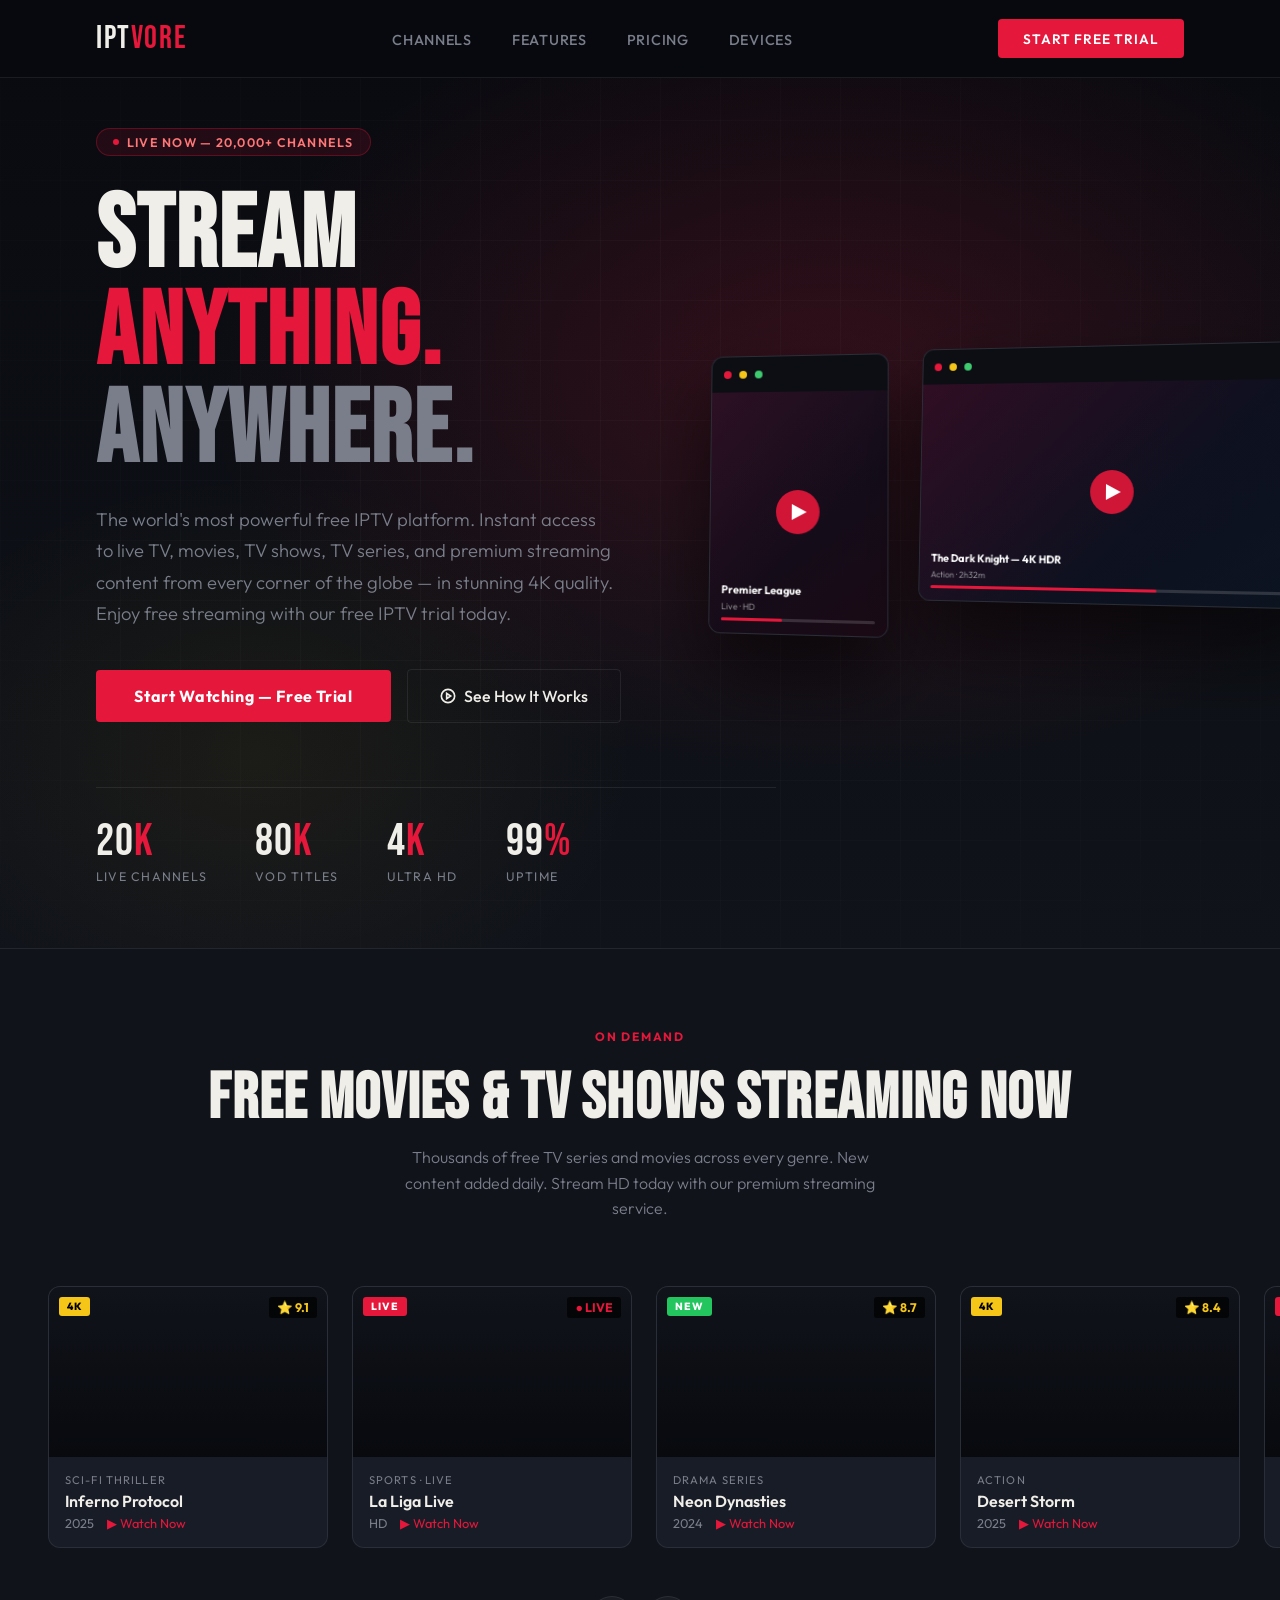
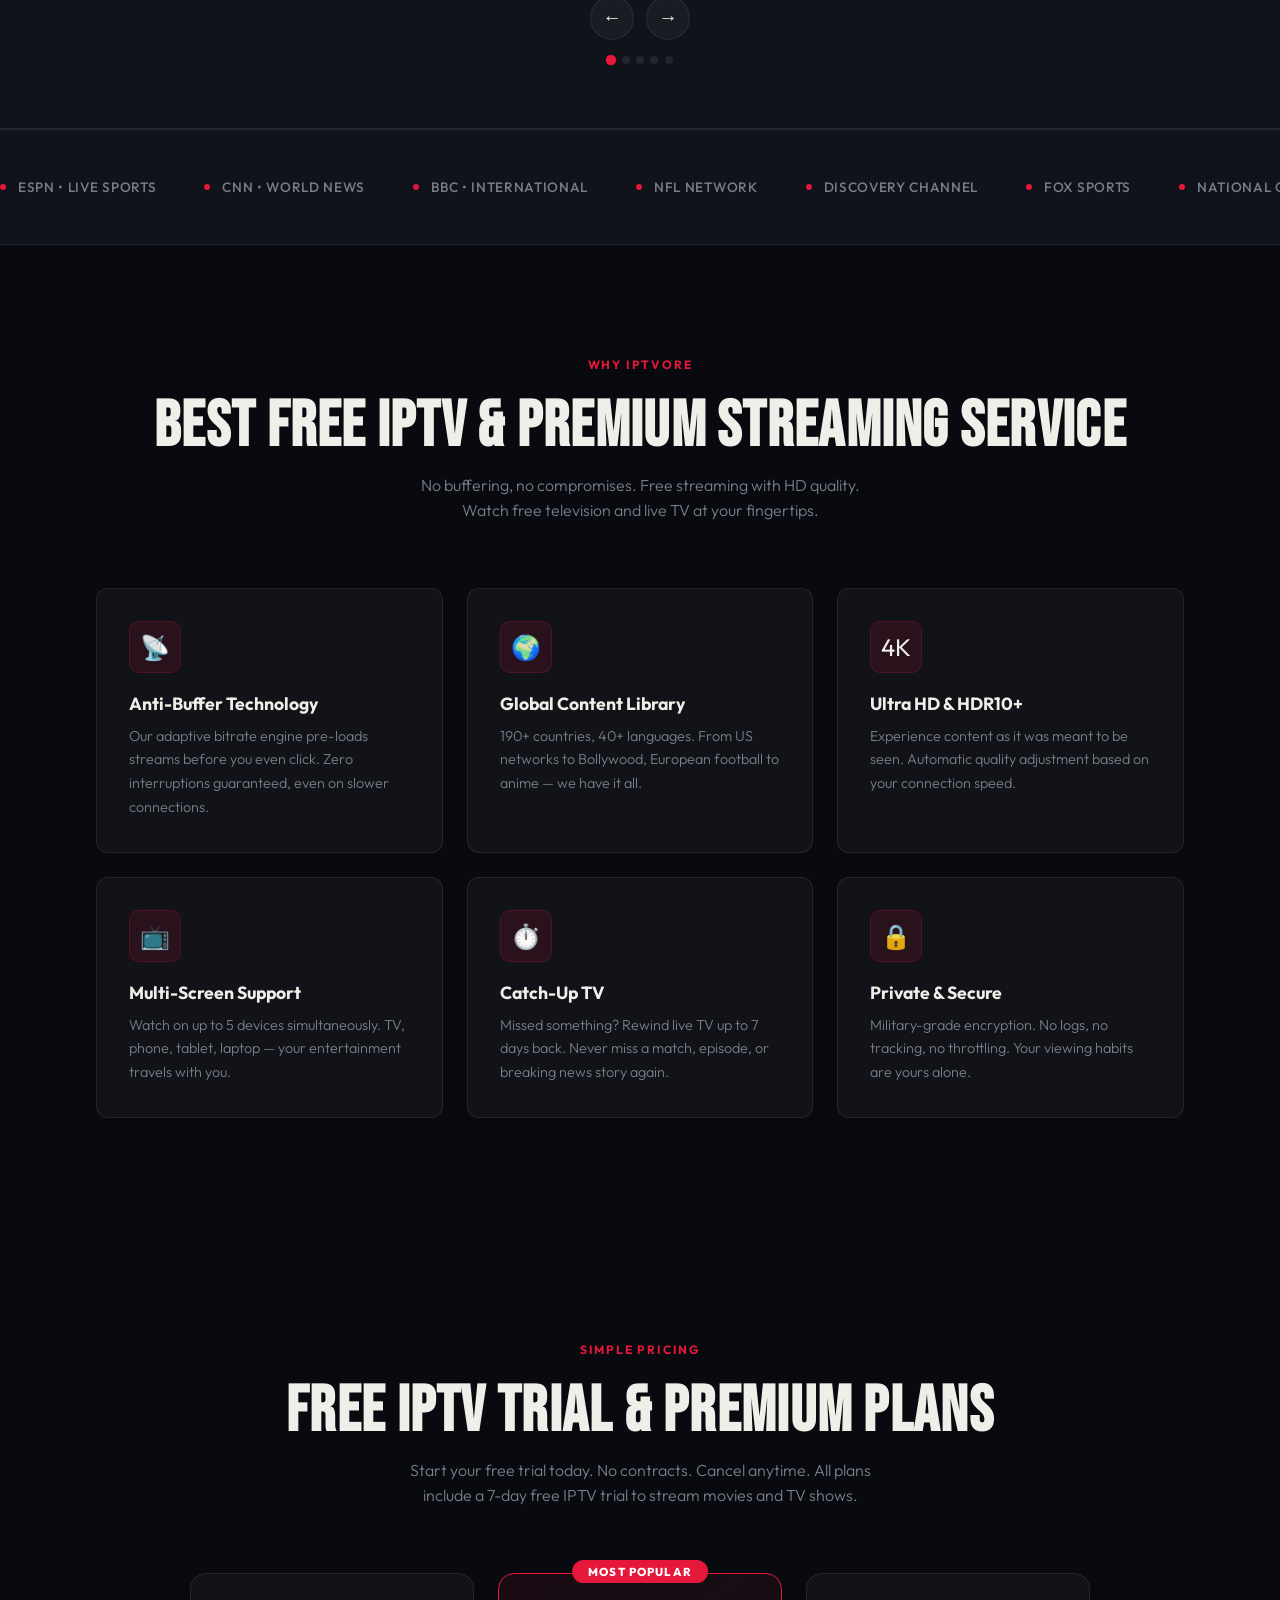
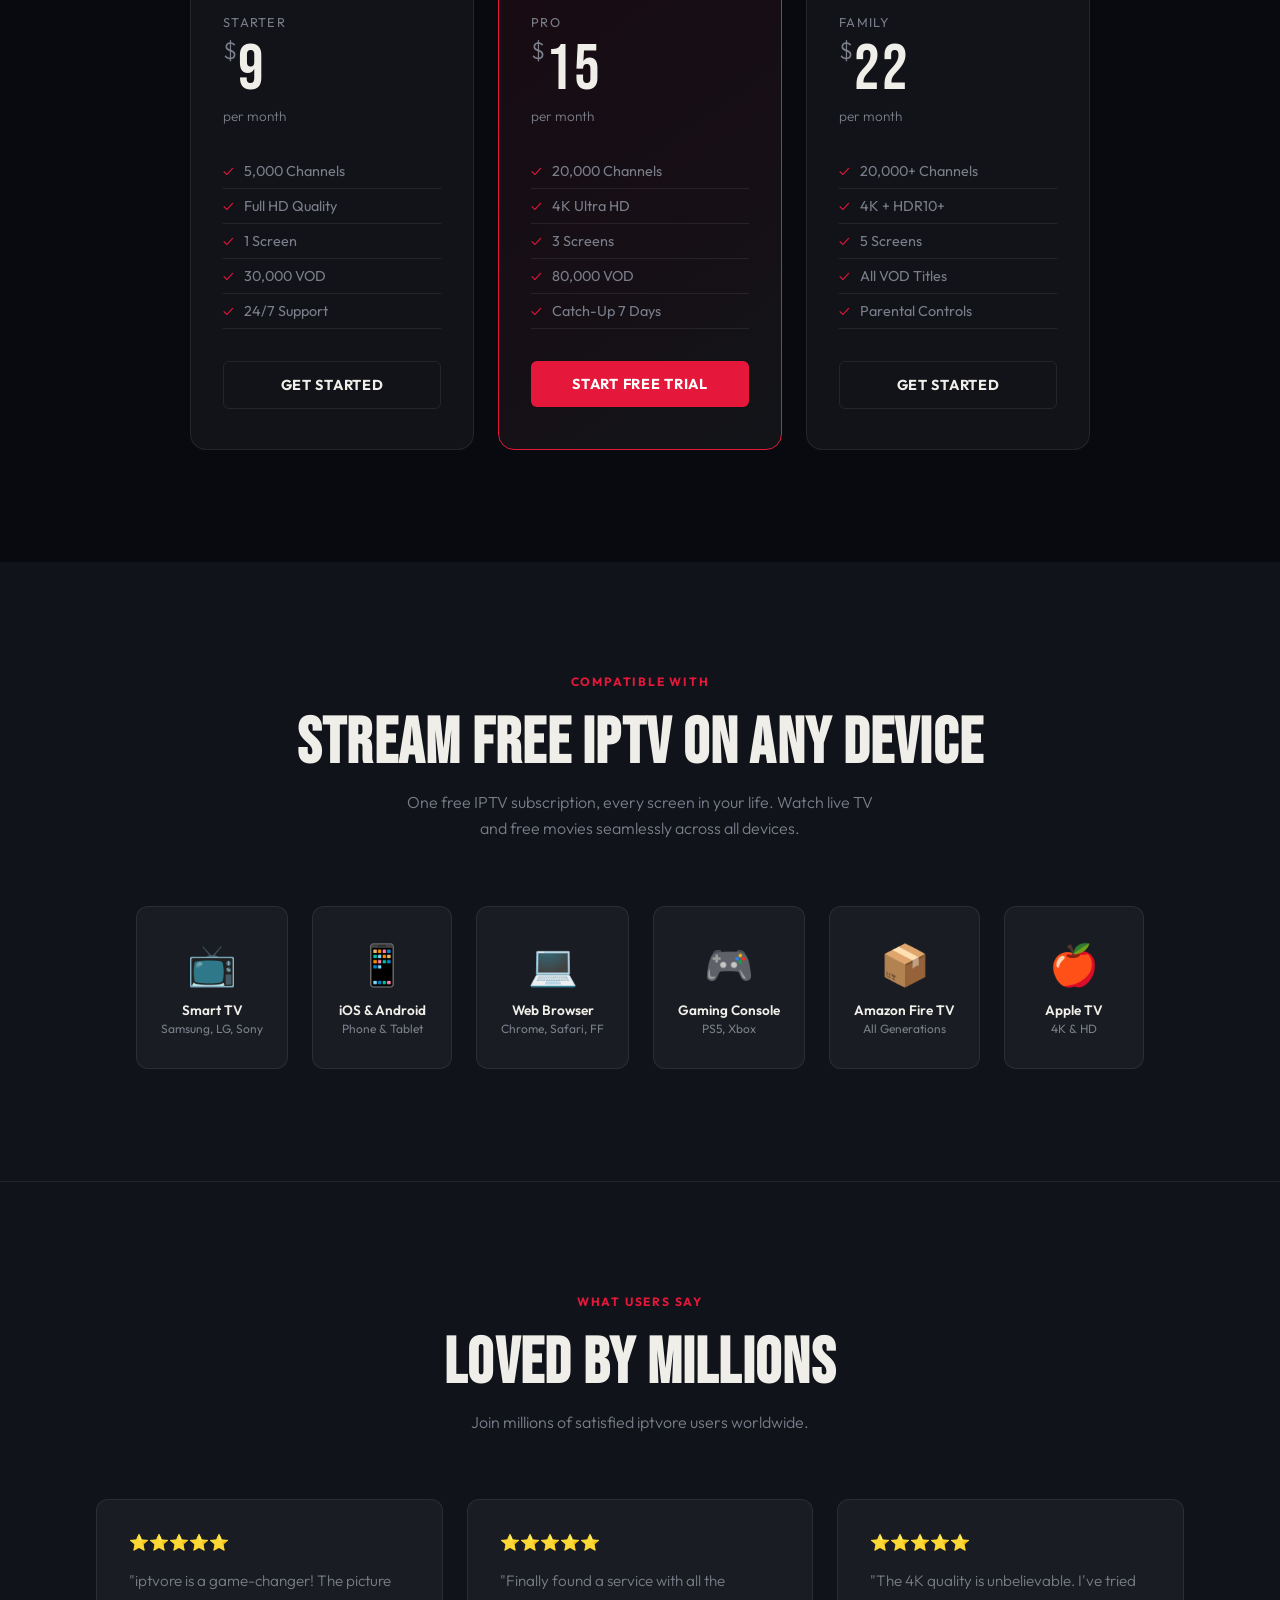
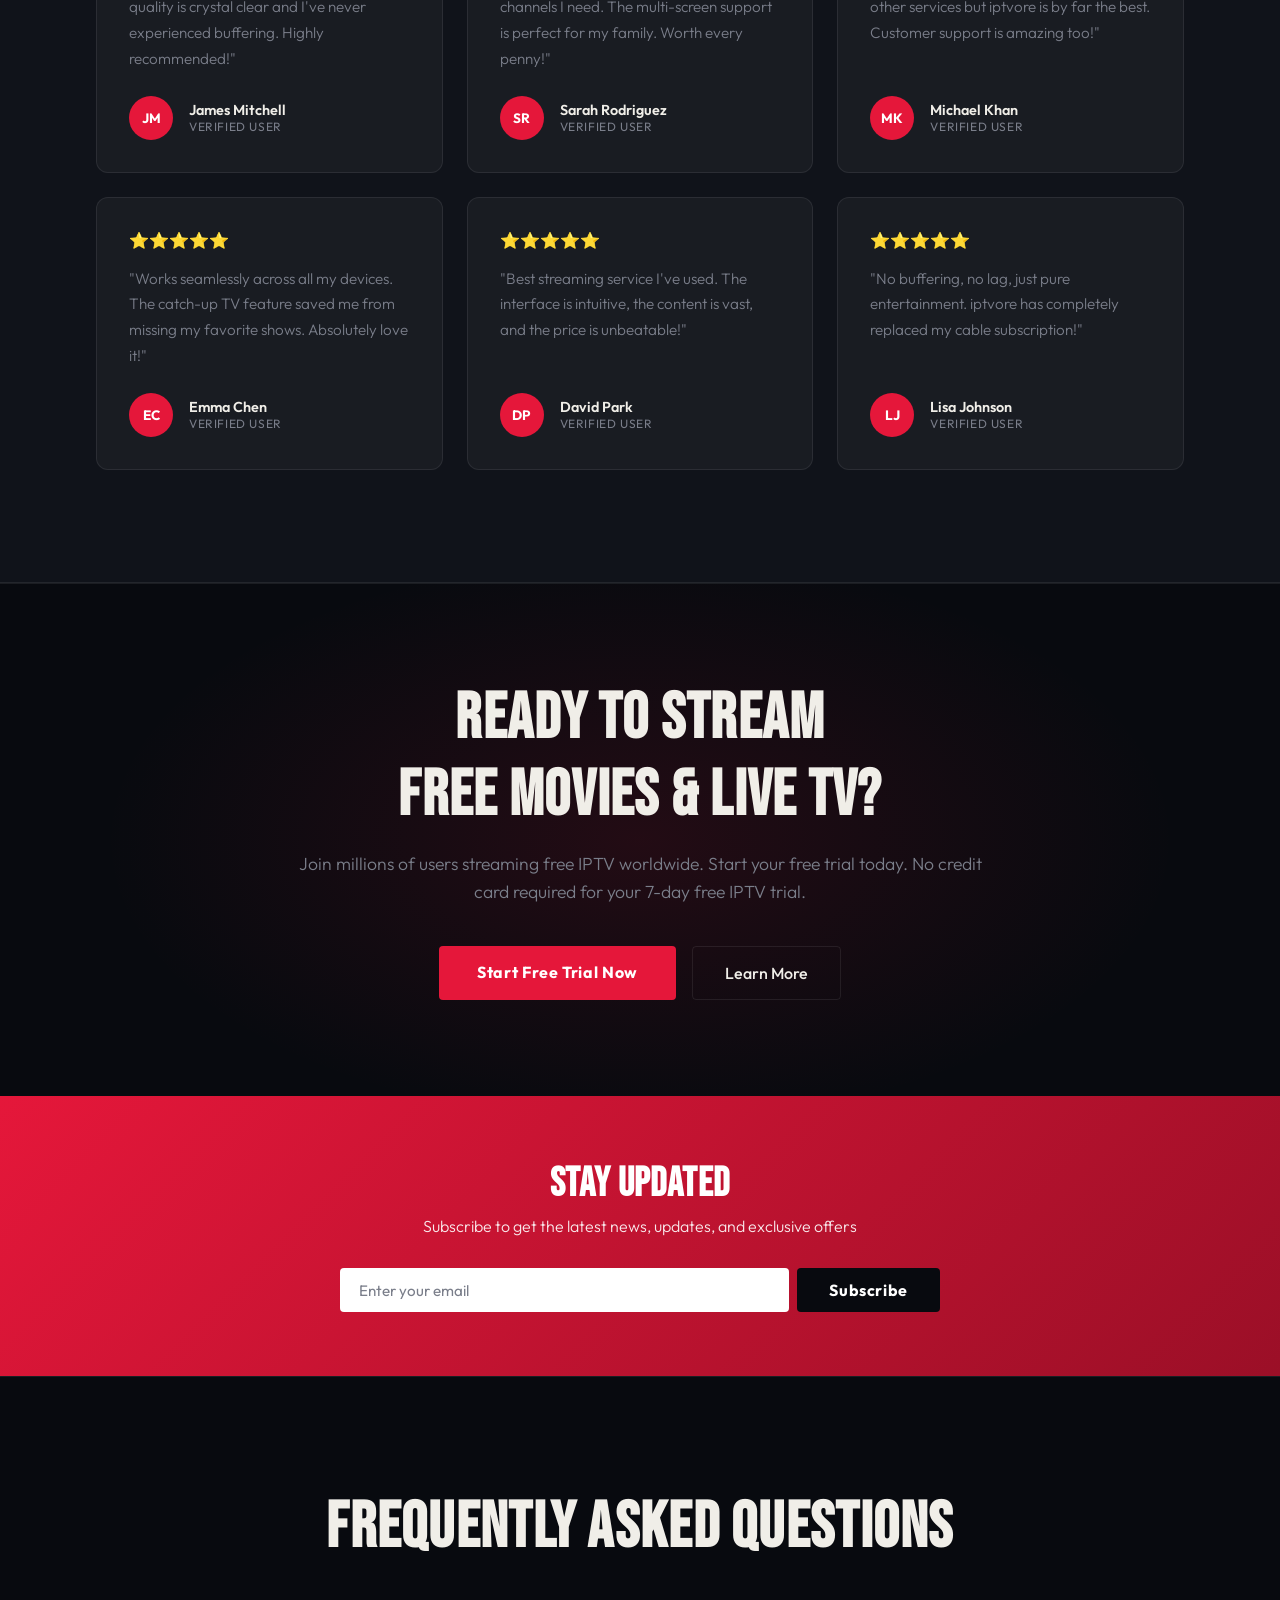
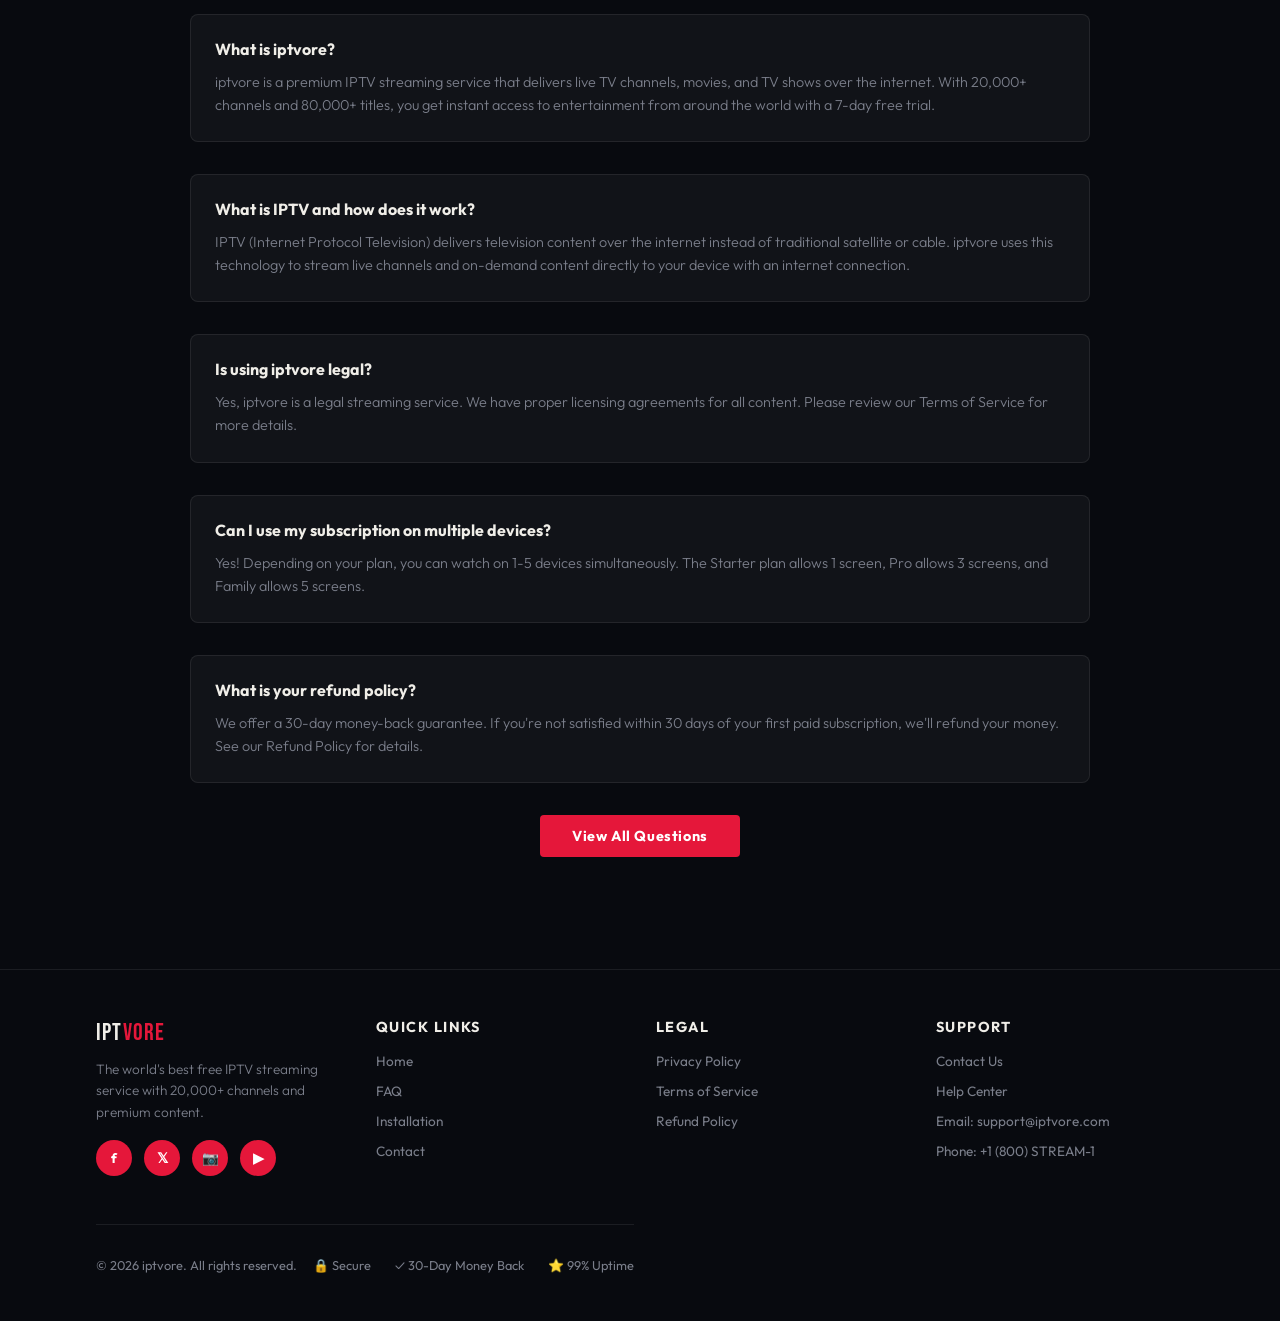
==== index.html @ 03fc89e6 "Add files via upload" ====
<!DOCTYPE html>
<html lang="en">
<head>
<meta charset="UTF-8">
<meta name="viewport" content="width=device-width, initial-scale=1.0">
<meta name="description" content="iptvore - Free IPTV streaming service. Watch free movies, TV shows, live TV, and premium streaming content. Free IPTV trial available. Stream HD movies and TV series online.">
<meta name="keywords" content="free iptv, iptv free, iptv free trial, free movies, hd today, tv shows, tv series, live tv, premium streaming service, free tv, free television, streaming now, free trial, streaming tv, live tv stream, free streaming, iptv service, streaming service free, movies channels, all streaming">
<meta property="og:title" content="iptvore - Free IPTV Streaming Service">
<meta property="og:description" content="Watch free movies, TV shows, and live TV with iptvore. 7-day free trial, no credit card required.">
<meta property="og:type" content="website">
<meta property="og:image" content="https://iptvore.com/og-image.jpg">
<meta name="twitter:card" content="summary_large_image">
<meta name="twitter:title" content="iptvore - Free IPTV Streaming">
<meta name="twitter:description" content="Stream free movies, TV shows, and live TV with iptvore">
<link rel="canonical" href="https://iptvore.com/index.html">
<title>iptvore — Free IPTV Streaming Service</title>
<link rel="preconnect" href="https://fonts.googleapis.com">
<link href="https://fonts.googleapis.com/css2?family=Bebas+Neue&family=Outfit:wght@300;400;500;600;700&display=swap" rel="stylesheet">
<link rel="stylesheet" href="style.css">
</head>
<body>

<!-- NAV -->
<nav>
  <div class="logo">ipt<span>vore</span></div>
  <ul class="nav-links">
    <li><a href="#channels">Channels</a></li>
    <li><a href="#features">Features</a></li>
    <li><a href="#pricing">Pricing</a></li>
    <li><a href="#devices">Devices</a></li>
  </ul>
  <button class="nav-cta">Start Free Trial</button>
</nav>

<!-- HERO -->
<section class="hero">
  <div class="hero-bg"></div>
  <div class="hero-grid"></div>
  <div class="hero-content">
    <div class="hero-badge"><span class="dot"></span>Live Now — 20,000+ Channels</div>
    <h1>STREAM<br><span class="accent">ANYTHING.</span><br><span class="thin">ANYWHERE.</span></h1>
    <p>The world's most powerful free IPTV platform. Instant access to live TV, movies, TV shows, TV series, and premium streaming content from every corner of the globe — in stunning 4K quality. Enjoy free streaming with our free IPTV trial today.</p>
    <div class="hero-actions">
      <a href="#pricing" class="btn-primary">Start Watching — Free Trial</a>
      <a href="#features" class="btn-ghost">
        <svg width="16" height="16" viewBox="0 0 24 24" fill="none" stroke="currentColor" stroke-width="2.5"><circle cx="12" cy="12" r="10"/><polygon points="10 8 16 12 10 16 10 8"/></svg>
        See How It Works
      </a>
    </div>
    <div class="hero-stats">
      <div class="stat-item">
        <div class="stat-num">20<span>K</span></div>
        <div class="stat-label">Live Channels</div>
      </div>
      <div class="stat-item">
        <div class="stat-num">80<span>K</span></div>
        <div class="stat-label">VOD Titles</div>
      </div>
      <div class="stat-item">
        <div class="stat-num">4<span>K</span></div>
        <div class="stat-label">Ultra HD</div>
      </div>
      <div class="stat-item">
        <div class="stat-num">99<span>%</span></div>
        <div class="stat-label">Uptime</div>
      </div>
    </div>
  </div>

  <!-- Fake TV Screens -->
  <div class="hero-screens">
    <div class="screen screen-sm">
      <div class="screen-inner">
        <div class="screen-bar">
          <div class="screen-dot d1"></div>
          <div class="screen-dot d2"></div>
          <div class="screen-dot d3"></div>
        </div>
        <div class="screen-thumb" style="background: linear-gradient(145deg,#0c0f1f,#1a0a15);">
          <div class="card-play" style="opacity:1;"><div class="arr"></div></div>
          <div class="fake-content">
            <div class="fake-title">Premier League</div>
            <div class="fake-sub">Live · HD</div>
            <div class="fake-bar"><div class="fake-bar-fill"></div></div>
          </div>
        </div>
      </div>
    </div>
    <div class="screen screen-main">
      <div class="screen-inner">
        <div class="screen-bar">
          <div class="screen-dot d1"></div>
          <div class="screen-dot d2"></div>
          <div class="screen-dot d3"></div>
        </div>
        <div class="screen-thumb" style="background: linear-gradient(145deg,#100c1f,#0c1420);">
          <div class="card-play" style="opacity:1;"><div class="arr"></div></div>
          <div class="fake-content">
            <div class="fake-title">The Dark Knight — 4K HDR</div>
            <div class="fake-sub">Action · 2h32m</div>
            <div class="fake-bar"><div class="fake-bar-fill" style="width:62%"></div></div>
          </div>
        </div>
      </div>
    </div>
  </div>
</section>

<!-- CAROUSEL -->
<section class="carousel-section" id="channels">
  <div class="section-label">On Demand</div>
  <h2 class="section-title">Free Movies & TV Shows Streaming Now</h2>
  <p class="section-sub">Thousands of free TV series and movies across every genre. New content added daily. Stream HD today with our premium streaming service.</p>

  <div class="carousel-track-wrap">
    <div class="carousel-track" id="carouselTrack">
      <!-- Cards generated by JS -->
    </div>
  </div>

  <div class="carousel-controls">
    <button class="ctrl-btn" id="prevBtn" aria-label="Previous">&#8592;</button>
    <button class="ctrl-btn" id="nextBtn" aria-label="Next">&#8594;</button>
  </div>
  <div class="carousel-dots" id="carouselDots"></div>
</section>

<!-- TICKER -->
<section class="ticker-section" id="liveChannels">
  <div class="ticker-wrap" id="ticker"></div>
</section>

<!-- FEATURES -->
<section class="features fade-in" id="features">
  <div class="section-label">Why iptvore</div>
  <h2 class="section-title">Best Free IPTV & Premium Streaming Service</h2>
  <p class="section-sub">No buffering, no compromises. Free streaming with HD quality. Watch free television and live TV at your fingertips.</p>
  <div class="features-grid">
    <div class="feat-card fade-in">
      <div class="feat-icon">📡</div>
      <div class="feat-title">Anti-Buffer Technology</div>
      <div class="feat-desc">Our adaptive bitrate engine pre-loads streams before you even click. Zero interruptions guaranteed, even on slower connections.</div>
    </div>
    <div class="feat-card fade-in">
      <div class="feat-icon">🌍</div>
      <div class="feat-title">Global Content Library</div>
      <div class="feat-desc">190+ countries, 40+ languages. From US networks to Bollywood, European football to anime — we have it all.</div>
    </div>
    <div class="feat-card fade-in">
      <div class="feat-icon">4K</div>
      <div class="feat-title">Ultra HD & HDR10+</div>
      <div class="feat-desc">Experience content as it was meant to be seen. Automatic quality adjustment based on your connection speed.</div>
    </div>
    <div class="feat-card fade-in">
      <div class="feat-icon">📺</div>
      <div class="feat-title">Multi-Screen Support</div>
      <div class="feat-desc">Watch on up to 5 devices simultaneously. TV, phone, tablet, laptop — your entertainment travels with you.</div>
    </div>
    <div class="feat-card fade-in">
      <div class="feat-icon">⏱️</div>
      <div class="feat-title">Catch-Up TV</div>
      <div class="feat-desc">Missed something? Rewind live TV up to 7 days back. Never miss a match, episode, or breaking news story again.</div>
    </div>
    <div class="feat-card fade-in">
      <div class="feat-icon">🔒</div>
      <div class="feat-title">Private & Secure</div>
      <div class="feat-desc">Military-grade encryption. No logs, no tracking, no throttling. Your viewing habits are yours alone.</div>
    </div>
  </div>
</section>

<!-- PRICING -->
<section class="pricing fade-in" id="pricing">
  <div class="section-label">Simple Pricing</div>
  <h2 class="section-title">Free IPTV Trial & Premium Plans</h2>
  <p class="section-sub">Start your free trial today. No contracts. Cancel anytime. All plans include a 7-day free IPTV trial to stream movies and TV shows.</p>
  <div class="pricing-grid">
    <div class="plan-card fade-in">
      <div class="plan-name">Starter</div>
      <div class="plan-price"><sup>$</sup>9</div>
      <div class="plan-period">per month</div>
      <ul class="plan-features">
        <li><span class="check">✓</span> 5,000 Channels</li>
        <li><span class="check">✓</span> Full HD Quality</li>
        <li><span class="check">✓</span> 1 Screen</li>
        <li><span class="check">✓</span> 30,000 VOD</li>
        <li><span class="check">✓</span> 24/7 Support</li>
      </ul>
      <button class="plan-btn outline">Get Started</button>
    </div>
    <div class="plan-card featured fade-in">
      <div class="plan-tag">Most Popular</div>
      <div class="plan-name">Pro</div>
      <div class="plan-price"><sup>$</sup>15</div>
      <div class="plan-period">per month</div>
      <ul class="plan-features">
        <li><span class="check">✓</span> 20,000 Channels</li>
        <li><span class="check">✓</span> 4K Ultra HD</li>
        <li><span class="check">✓</span> 3 Screens</li>
        <li><span class="check">✓</span> 80,000 VOD</li>
        <li><span class="check">✓</span> Catch-Up 7 Days</li>
      </ul>
      <button class="plan-btn solid">Start Free Trial</button>
    </div>
    <div class="plan-card fade-in">
      <div class="plan-name">Family</div>
      <div class="plan-price"><sup>$</sup>22</div>
      <div class="plan-period">per month</div>
      <ul class="plan-features">
        <li><span class="check">✓</span> 20,000+ Channels</li>
        <li><span class="check">✓</span> 4K + HDR10+</li>
        <li><span class="check">✓</span> 5 Screens</li>
        <li><span class="check">✓</span> All VOD Titles</li>
        <li><span class="check">✓</span> Parental Controls</li>
      </ul>
      <button class="plan-btn outline">Get Started</button>
    </div>
  </div>
</section>

<!-- DEVICES -->
<section class="devices fade-in" id="devices">
  <div class="section-label">Compatible With</div>
  <h2 class="section-title">Stream Free IPTV on Any Device</h2>
  <p class="section-sub">One free IPTV subscription, every screen in your life. Watch live TV and free movies seamlessly across all devices.</p>
  <div class="devices-row">
    <div class="device-item"><span class="device-icon">📺</span><div class="device-name">Smart TV</div><div class="device-sub">Samsung, LG, Sony</div></div>
    <div class="device-item"><span class="device-icon">📱</span><div class="device-name">iOS & Android</div><div class="device-sub">Phone & Tablet</div></div>
    <div class="device-item"><span class="device-icon">💻</span><div class="device-name">Web Browser</div><div class="device-sub">Chrome, Safari, FF</div></div>
    <div class="device-item"><span class="device-icon">🎮</span><div class="device-name">Gaming Console</div><div class="device-sub">PS5, Xbox</div></div>
    <div class="device-item"><span class="device-icon">📦</span><div class="device-name">Amazon Fire TV</div><div class="device-sub">All Generations</div></div>
    <div class="device-item"><span class="device-icon">🍎</span><div class="device-name">Apple TV</div><div class="device-sub">4K & HD</div></div>
  </div>
</section>

<!-- TESTIMONIALS -->
<section class="testimonials fade-in" id="testimonials">
  <div class="section-label">What Users Say</div>
  <h2 class="section-title">Loved by Millions</h2>
  <p class="section-sub">Join millions of satisfied iptvore users worldwide.</p>
  <div class="testimonials-grid">
    <div class="testimonial-card fade-in">
      <div class="testimonial-stars">⭐⭐⭐⭐⭐</div>
      <p class="testimonial-text">"iptvore is a game-changer! The picture quality is crystal clear and I've never experienced buffering. Highly recommended!"</p>
      <div class="testimonial-author">
        <div class="author-avatar">JM</div>
        <div class="author-info">
          <div class="author-name">James Mitchell</div>
          <div class="author-role">Verified User</div>
        </div>
      </div>
    </div>
    <div class="testimonial-card fade-in">
      <div class="testimonial-stars">⭐⭐⭐⭐⭐</div>
      <p class="testimonial-text">"Finally found a service with all the channels I need. The multi-screen support is perfect for my family. Worth every penny!"</p>
      <div class="testimonial-author">
        <div class="author-avatar">SR</div>
        <div class="author-info">
          <div class="author-name">Sarah Rodriguez</div>
          <div class="author-role">Verified User</div>
        </div>
      </div>
    </div>
    <div class="testimonial-card fade-in">
      <div class="testimonial-stars">⭐⭐⭐⭐⭐</div>
      <p class="testimonial-text">"The 4K quality is unbelievable. I've tried other services but iptvore is by far the best. Customer support is amazing too!"</p>
      <div class="testimonial-author">
        <div class="author-avatar">MK</div>
        <div class="author-info">
          <div class="author-name">Michael Khan</div>
          <div class="author-role">Verified User</div>
        </div>
      </div>
    </div>
    <div class="testimonial-card fade-in">
      <div class="testimonial-stars">⭐⭐⭐⭐⭐</div>
      <p class="testimonial-text">"Works seamlessly across all my devices. The catch-up TV feature saved me from missing my favorite shows. Absolutely love it!"</p>
      <div class="testimonial-author">
        <div class="author-avatar">EC</div>
        <div class="author-info">
          <div class="author-name">Emma Chen</div>
          <div class="author-role">Verified User</div>
        </div>
      </div>
    </div>
    <div class="testimonial-card fade-in">
      <div class="testimonial-stars">⭐⭐⭐⭐⭐</div>
      <p class="testimonial-text">"Best streaming service I've used. The interface is intuitive, the content is vast, and the price is unbeatable!"</p>
      <div class="testimonial-author">
        <div class="author-avatar">DP</div>
        <div class="author-info">
          <div class="author-name">David Park</div>
          <div class="author-role">Verified User</div>
        </div>
      </div>
    </div>
    <div class="testimonial-card fade-in">
      <div class="testimonial-stars">⭐⭐⭐⭐⭐</div>
      <p class="testimonial-text">"No buffering, no lag, just pure entertainment. iptvore has completely replaced my cable subscription!"</p>
      <div class="testimonial-author">
        <div class="author-avatar">LJ</div>
        <div class="author-info">
          <div class="author-name">Lisa Johnson</div>
          <div class="author-role">Verified User</div>
        </div>
      </div>
    </div>
  </div>
</section>

<!-- CTA BANNER -->
<section class="cta-banner fade-in">
  <div class="cta-inner">
    <h2>READY TO STREAM<br>FREE MOVIES & LIVE TV?</h2>
    <p>Join millions of users streaming free IPTV worldwide. Start your free trial today. No credit card required for your 7-day free IPTV trial.</p>
    <div class="cta-actions">
      <a href="#pricing" class="btn-primary">Start Free Trial Now</a>
      <a href="#features" class="btn-ghost">Learn More</a>
    </div>
  </div>
</section>

<!-- NEWSLETTER -->
<section class="newsletter-section fade-in">
  <div class="newsletter-container">
    <h2>Stay Updated</h2>
    <p>Subscribe to get the latest news, updates, and exclusive offers</p>
    <form class="newsletter-form" id="newsletterForm">
      <input type="email" placeholder="Enter your email" required>
      <button type="submit" class="btn-primary">Subscribe</button>
    </form>
  </div>
</section>

<!-- FAQ SECTION -->
<section class="faq-section fade-in" id="faq">
  <div class="faq-container">
    <h2 class="section-title">Frequently Asked Questions</h2>

    <div class="faq-simple">
      <div class="faq-item-simple">
        <h3>What is iptvore?</h3>
        <p>iptvore is a premium IPTV streaming service that delivers live TV channels, movies, and TV shows over the internet. With 20,000+ channels and 80,000+ titles, you get instant access to entertainment from around the world with a 7-day free trial.</p>
      </div>

      <div class="faq-item-simple">
        <h3>What is IPTV and how does it work?</h3>
        <p>IPTV (Internet Protocol Television) delivers television content over the internet instead of traditional satellite or cable. iptvore uses this technology to stream live channels and on-demand content directly to your device with an internet connection.</p>
      </div>

      <div class="faq-item-simple">
        <h3>Is using iptvore legal?</h3>
        <p>Yes, iptvore is a legal streaming service. We have proper licensing agreements for all content. Please review our Terms of Service for more details.</p>
      </div>

      <div class="faq-item-simple">
        <h3>Can I use my subscription on multiple devices?</h3>
        <p>Yes! Depending on your plan, you can watch on 1-5 devices simultaneously. The Starter plan allows 1 screen, Pro allows 3 screens, and Family allows 5 screens.</p>
      </div>

      <div class="faq-item-simple">
        <h3>What is your refund policy?</h3>
        <p>We offer a 30-day money-back guarantee. If you're not satisfied within 30 days of your first paid subscription, we'll refund your money. See our Refund Policy for details.</p>
      </div>
    </div>

    <div class="faq-view-all">
      <a href="faq.html" class="btn-primary">View All Questions</a>
    </div>
  </div>
</section>

<!-- FOOTER -->
<footer>
  <div class="footer-content">
    <div class="footer-section">
      <div class="footer-logo">ipt<span>vore</span></div>
      <p class="footer-desc">The world's best free IPTV streaming service with 20,000+ channels and premium content.</p>
      <div class="social-links-footer">
        <a href="#" title="Facebook" aria-label="Facebook">f</a>
        <a href="#" title="Twitter" aria-label="Twitter">𝕏</a>
        <a href="#" title="Instagram" aria-label="Instagram">📷</a>
        <a href="#" title="YouTube" aria-label="YouTube">▶</a>
      </div>
    </div>
    <div class="footer-section">
      <h4>Quick Links</h4>
      <ul>
        <li><a href="index.html">Home</a></li>
        <li><a href="faq.html">FAQ</a></li>
        <li><a href="installation.html">Installation</a></li>
        <li><a href="contact.html">Contact</a></li>
      </ul>
    </div>
    <div class="footer-section">
      <h4>Legal</h4>
      <ul>
        <li><a href="privacy-policy.html">Privacy Policy</a></li>
        <li><a href="terms-of-service.html">Terms of Service</a></li>
        <li><a href="refund-policy.html">Refund Policy</a></li>
      </ul>
    </div>
    <div class="footer-section">
      <h4>Support</h4>
      <ul>
        <li><a href="contact.html">Contact Us</a></li>
        <li><a href="faq.html">Help Center</a></li>
        <li>Email: support@iptvore.com</li>
        <li>Phone: +1 (800) STREAM-1</li>
      </ul>
    </div>
  </div>
  <div class="footer-bottom">
    <div class="footer-copy">© 2026 iptvore. All rights reserved.</div>
    <div class="trust-badges">
      <span>🔒 Secure</span>
      <span>✓ 30-Day Money Back</span>
      <span>⭐ 99% Uptime</span>
    </div>
  </div>
</footer>

<script src="script.js"></script>
</body>
</html>
---- style.css ----
*, *::before, *::after { box-sizing: border-box; margin: 0; padding: 0; }

:root {
  --red: #E5173A;
  --red-dim: #9B0F27;
  --gold: #F5C518;
  --dark: #080A0F;
  --dark2: #10131A;
  --dark3: #181C27;
  --glass: rgba(255,255,255,0.04);
  --glass-border: rgba(255,255,255,0.08);
  --text: #F0EEE8;
  --muted: #7A7E8A;
}

html { scroll-behavior: smooth; }

body {
  font-family: 'Outfit', sans-serif;
  background: var(--dark);
  color: var(--text);
  overflow-x: hidden;
}

/* ─── NAV ─────────────────────────────── */
nav {
  position: fixed; top: 0; left: 0; right: 0; z-index: 100;
  display: flex; align-items: center; justify-content: space-between;
  padding: 1.2rem 6rem;
  background: rgba(8,10,15,0.85);
  backdrop-filter: blur(20px);
  border-bottom: 1px solid var(--glass-border);
}
.logo {
  font-family: 'Bebas Neue', sans-serif;
  font-size: 2rem;
  letter-spacing: 0.05em;
  color: var(--text);
}
.logo span { color: var(--red); }
.nav-links { display: flex; gap: 2.5rem; list-style: none; }
.nav-links a {
  text-decoration: none; color: var(--muted);
  font-size: 0.9rem; font-weight: 500; letter-spacing: 0.05em;
  text-transform: uppercase; transition: color 0.2s;
}
.nav-links a:hover { color: var(--text); }
.nav-cta {
  background: var(--red); color: #fff;
  border: none; padding: 0.65rem 1.6rem;
  border-radius: 4px; font-family: 'Outfit', sans-serif;
  font-size: 0.85rem; font-weight: 600; letter-spacing: 0.06em;
  text-transform: uppercase; cursor: pointer;
  transition: background 0.2s, transform 0.15s;
}
.nav-cta:hover { background: #c4112e; transform: translateY(-1px); }

/* ─── HERO ─────────────────────────────── */
.hero {
  min-height: 100vh;
  display: flex; flex-direction: column; justify-content: center;
  padding: 8rem 6rem 4rem;
  position: relative; overflow: hidden;
}
.hero-bg {
  position: absolute; inset: 0; z-index: 0;
  background:
    radial-gradient(ellipse 70% 60% at 65% 40%, rgba(229,23,58,0.18) 0%, transparent 70%),
    radial-gradient(ellipse 50% 50% at 20% 80%, rgba(245,197,24,0.06) 0%, transparent 60%),
    linear-gradient(180deg, var(--dark) 0%, var(--dark2) 100%);
}
.hero-grid {
  position: absolute; inset: 0; z-index: 0;
  background-image:
    linear-gradient(rgba(255,255,255,0.025) 1px, transparent 1px),
    linear-gradient(90deg, rgba(255,255,255,0.025) 1px, transparent 1px);
  background-size: 60px 60px;
  mask-image: radial-gradient(ellipse 80% 80% at 50% 50%, black 30%, transparent 100%);
}
.hero-content { position: relative; z-index: 1; max-width: 680px; }
.hero-badge {
  display: inline-flex; align-items: center; gap: 0.5rem;
  background: rgba(229,23,58,0.12); border: 1px solid rgba(229,23,58,0.3);
  padding: 0.35rem 1rem; border-radius: 2rem; margin-bottom: 2rem;
  font-size: 0.78rem; font-weight: 600; letter-spacing: 0.1em;
  text-transform: uppercase; color: #F77;
}
.hero-badge .dot {
  width: 6px; height: 6px; border-radius: 50%;
  background: var(--red); animation: pulse 1.5s infinite;
}
@keyframes pulse {
  0%, 100% { opacity: 1; transform: scale(1); }
  50% { opacity: 0.5; transform: scale(1.4); }
}
.hero h1 {
  font-family: 'Bebas Neue', sans-serif;
  font-size: clamp(4rem, 8vw, 7rem);
  line-height: 0.95;
  letter-spacing: 0.02em;
  margin-bottom: 1.5rem;
}
.hero h1 .accent { color: var(--red); }
.hero h1 .thin { color: var(--muted); }
.hero p {
  font-size: 1.15rem; color: var(--muted);
  line-height: 1.7; max-width: 520px; margin-bottom: 2.5rem;
  font-weight: 300;
}
.hero-actions { display: flex; gap: 1rem; align-items: center; flex-wrap: wrap; }
.btn-primary {
  background: var(--red); color: #fff; border: none;
  padding: 1rem 2.4rem; border-radius: 4px;
  font-family: 'Outfit', sans-serif; font-size: 1rem;
  font-weight: 700; letter-spacing: 0.04em; cursor: pointer;
  transition: background 0.2s, transform 0.15s, box-shadow 0.2s;
  text-decoration: none; display: inline-block;
}
.btn-primary:hover { background: #c4112e; transform: translateY(-2px); box-shadow: 0 8px 30px rgba(229,23,58,0.35); }
.btn-ghost {
  background: transparent; color: var(--text);
  border: 1px solid var(--glass-border); padding: 1rem 2rem;
  border-radius: 4px; font-family: 'Outfit', sans-serif;
  font-size: 1rem; font-weight: 500; cursor: pointer;
  transition: background 0.2s, border-color 0.2s;
  text-decoration: none; display: inline-flex; align-items: center; gap: 0.5rem;
}
.btn-ghost:hover { background: var(--glass); border-color: rgba(255,255,255,0.2); }
.hero-stats {
  display: flex; gap: 3rem; margin-top: 4rem;
  padding-top: 2rem; border-top: 1px solid var(--glass-border);
}
.stat-item { }
.stat-num {
  font-family: 'Bebas Neue', sans-serif;
  font-size: 2.8rem; letter-spacing: 0.02em;
  line-height: 1; color: var(--text);
}
.stat-num span { color: var(--red); }
.stat-label { font-size: 0.78rem; color: var(--muted); text-transform: uppercase; letter-spacing: 0.1em; margin-top: 4px; }

/* ─── MOCKUP SCREENS ─────────────────── */
.hero-screens {
  position: absolute; right: -2rem; top: 50%; transform: translateY(-50%);
  z-index: 1; display: flex; gap: 1.5rem; align-items: center;
}
.screen {
  border-radius: 12px; overflow: hidden;
  border: 1px solid var(--glass-border);
  background: var(--dark3);
  box-shadow: 0 40px 80px rgba(0,0,0,0.6);
}
.screen-main {
  width: 400px; height: 260px;
  transform: perspective(800px) rotateY(-8deg) rotateX(3deg);
  transition: transform 0.5s ease;
}
.screen-main:hover { transform: perspective(800px) rotateY(-2deg) rotateX(0deg); }
.screen-sm {
  width: 180px; height: 280px;
  transform: perspective(800px) rotateY(-8deg) rotateX(3deg) translateY(20px);
  transition: transform 0.5s ease;
}
.screen-sm:hover { transform: perspective(800px) rotateY(-2deg) rotateX(0deg) translateY(20px); }
.screen-inner { width: 100%; height: 100%; position: relative; }
/* fake TV content */
.screen-bar { height: 36px; background: rgba(0,0,0,0.5); display: flex; align-items: center; padding: 0 12px; gap: 8px; }
.screen-dot { width: 8px; height: 8px; border-radius: 50%; }
.d1 { background: #E5173A; }
.d2 { background: #F5C518; }
.d3 { background: #3ECB6F; }
.screen-thumb {
  width: 100%; height: calc(100% - 36px);
  background: linear-gradient(135deg, #1a1e2e 0%, #0d1120 100%);
  display: flex; align-items: center; justify-content: center;
  position: relative; overflow: hidden;
}
.screen-thumb .play-btn {
  width: 52px; height: 52px; border-radius: 50%;
  background: rgba(229,23,58,0.9); display: flex;
  align-items: center; justify-content: center;
  z-index: 2; position: relative;
}
.play-arrow {
  width: 0; height: 0;
  border-top: 10px solid transparent;
  border-bottom: 10px solid transparent;
  border-left: 18px solid #fff;
  margin-left: 4px;
}
.screen-thumb::before {
  content: '';
  position: absolute; inset: 0;
  background: linear-gradient(135deg, rgba(229,23,58,0.15) 0%, transparent 60%);
}
.fake-content {
  position: absolute; bottom: 12px; left: 12px; right: 12px;
}
.fake-title { font-size: 11px; font-weight: 700; margin-bottom: 4px; color: #fff; }
.fake-sub { font-size: 9px; color: rgba(255,255,255,0.5); }
.fake-bar {
  height: 3px; background: rgba(255,255,255,0.15); border-radius: 2px;
  margin-top: 6px;
}
.fake-bar-fill { height: 100%; width: 40%; background: var(--red); border-radius: 2px; }

/* ─── CAROUSEL ────────────────────────── */
.carousel-section {
  padding: 5rem 0 4rem;
  position: relative; overflow: hidden;
  background: var(--dark2);
  border-top: 1px solid var(--glass-border);
  border-bottom: 1px solid var(--glass-border);
}
.section-label {
  text-align: center; margin-bottom: 1rem;
  font-size: 0.75rem; font-weight: 700;
  letter-spacing: 0.15em; text-transform: uppercase; color: var(--red);
}
.section-title {
  font-family: 'Bebas Neue', sans-serif;
  font-size: clamp(2.5rem, 5vw, 4rem);
  text-align: center; letter-spacing: 0.02em;
  margin-bottom: 0.5rem;
}
.section-sub {
  text-align: center; color: var(--muted); font-size: 1rem;
  max-width: 480px; margin: 0 auto 3rem; line-height: 1.6; font-weight: 300;
}

.carousel-track-wrap { overflow: hidden; position: relative; }
.carousel-track {
  display: flex; gap: 1.5rem;
  padding: 1rem 3rem;
  transition: transform 0.5s cubic-bezier(0.25, 0.46, 0.45, 0.94);
  will-change: transform;
}
.carousel-card {
  flex: 0 0 280px; border-radius: 12px;
  overflow: hidden; position: relative;
  cursor: pointer; transition: transform 0.3s, box-shadow 0.3s;
  border: 1px solid var(--glass-border);
  background: var(--dark3);
}
.carousel-card:hover { transform: translateY(-8px) scale(1.02); box-shadow: 0 30px 60px rgba(0,0,0,0.5), 0 0 0 1px rgba(229,23,58,0.3); }
.card-thumb {
  width: 100%; height: 170px;
  display: flex; align-items: center; justify-content: center;
  position: relative; overflow: hidden;
}
.card-thumb::after {
  content: '';
  position: absolute; inset: 0;
  background: linear-gradient(to bottom, transparent 40%, var(--dark3) 100%);
}
.card-play {
  position: absolute; z-index: 2;
  width: 44px; height: 44px; border-radius: 50%;
  background: rgba(229,23,58,0.9);
  display: flex; align-items: center; justify-content: center;
  opacity: 0; transition: opacity 0.25s;
}
.card-play .arr { width: 0; height: 0; border-top: 8px solid transparent; border-bottom: 8px solid transparent; border-left: 15px solid #fff; margin-left: 3px; }
.carousel-card:hover .card-play { opacity: 1; }
.card-badge {
  position: absolute; top: 10px; left: 10px; z-index: 3;
  background: var(--red); color: #fff;
  font-size: 0.65rem; font-weight: 800; letter-spacing: 0.1em;
  padding: 3px 8px; border-radius: 3px; text-transform: uppercase;
}
.card-rating {
  position: absolute; top: 10px; right: 10px; z-index: 3;
  background: rgba(0,0,0,0.7); backdrop-filter: blur(8px);
  color: var(--gold); font-size: 0.78rem; font-weight: 700;
  padding: 3px 8px; border-radius: 3px;
}
.card-info { padding: 1rem; }
.card-genre { font-size: 0.7rem; color: var(--muted); text-transform: uppercase; letter-spacing: 0.1em; margin-bottom: 4px; }
.card-name { font-weight: 600; font-size: 1rem; margin-bottom: 4px; }
.card-meta { font-size: 0.8rem; color: var(--muted); display: flex; gap: 0.8rem; }

.carousel-controls {
  display: flex; justify-content: center; gap: 0.75rem;
  margin-top: 2rem;
}
.ctrl-btn {
  width: 44px; height: 44px; border-radius: 50%;
  background: var(--glass); border: 1px solid var(--glass-border);
  color: var(--text); cursor: pointer; font-size: 1.2rem;
  display: flex; align-items: center; justify-content: center;
  transition: background 0.2s, border-color 0.2s;
}
.ctrl-btn:hover { background: var(--red); border-color: var(--red); }
.carousel-dots {
  display: flex; justify-content: center; gap: 0.4rem; margin-top: 1rem;
}
.cdot {
  width: 8px; height: 8px; border-radius: 50%;
  background: var(--glass-border); cursor: pointer; transition: background 0.2s, transform 0.2s;
}
.cdot.active { background: var(--red); transform: scale(1.3); }

/* ─── FEATURES ────────────────────────── */
.features { padding: 7rem 6rem; background: var(--dark); }
.features-grid {
  display: grid;
  grid-template-columns: repeat(3, 1fr);
  gap: 1.5rem; margin-top: 4rem;
}
.feat-card {
  padding: 2rem; border-radius: 12px;
  border: 1px solid var(--glass-border);
  background: var(--glass);
  transition: border-color 0.3s, transform 0.3s;
  position: relative; overflow: hidden;
}
.feat-card::before {
  content: '';
  position: absolute; top: 0; left: 0; right: 0; height: 3px;
  background: linear-gradient(90deg, var(--red), transparent);
  opacity: 0; transition: opacity 0.3s;
}
.feat-card:hover { border-color: rgba(229,23,58,0.3); transform: translateY(-4px); }
.feat-card:hover::before { opacity: 1; }
.feat-icon {
  width: 52px; height: 52px; border-radius: 10px;
  background: rgba(229,23,58,0.12); border: 1px solid rgba(229,23,58,0.2);
  display: flex; align-items: center; justify-content: center;
  font-size: 1.5rem; margin-bottom: 1.2rem;
}
.feat-title { font-size: 1.1rem; font-weight: 700; margin-bottom: 0.6rem; }
.feat-desc { font-size: 0.9rem; color: var(--muted); line-height: 1.65; font-weight: 300; }

/* ─── CHANNELS TICKER ─────────────────── */
.ticker-section {
  padding: 3rem 0;
  background: var(--dark2);
  border-top: 1px solid var(--glass-border);
  border-bottom: 1px solid var(--glass-border);
  overflow: hidden;
}
.ticker-wrap { display: flex; gap: 3rem; animation: ticker 30s linear infinite; }
.ticker-wrap:hover { animation-play-state: paused; }
@keyframes ticker {
  0% { transform: translateX(0); }
  100% { transform: translateX(-50%); }
}
.ticker-item {
  display: flex; align-items: center; gap: 0.75rem;
  white-space: nowrap; color: var(--muted);
  font-size: 0.85rem; font-weight: 500;
  text-transform: uppercase; letter-spacing: 0.05em;
}
.ticker-dot { width: 6px; height: 6px; border-radius: 50%; background: var(--red); }

/* ─── PRICING ─────────────────────────── */
.pricing { padding: 7rem 6rem; background: var(--dark); }
.pricing-grid {
  display: grid; grid-template-columns: repeat(3, 1fr);
  gap: 1.5rem; margin-top: 4rem; max-width: 900px; margin-left: auto; margin-right: auto;
}
.plan-card {
  border-radius: 16px; padding: 2.5rem 2rem;
  border: 1px solid var(--glass-border);
  background: var(--glass);
  position: relative; transition: transform 0.3s;
}
.plan-card:hover { transform: translateY(-6px); }
.plan-card.featured {
  border-color: var(--red);
  background: linear-gradient(145deg, rgba(229,23,58,0.08) 0%, var(--glass) 100%);
}
.plan-tag {
  position: absolute; top: -14px; left: 50%; transform: translateX(-50%);
  background: var(--red); color: #fff;
  font-size: 0.72rem; font-weight: 800; letter-spacing: 0.1em;
  padding: 4px 16px; border-radius: 2rem; text-transform: uppercase;
  white-space: nowrap;
}
.plan-name { font-size: 0.8rem; color: var(--muted); text-transform: uppercase; letter-spacing: 0.1em; margin-bottom: 0.5rem; }
.plan-price {
  font-family: 'Bebas Neue', sans-serif;
  font-size: 4rem; line-height: 1;
  letter-spacing: 0.02em; margin-bottom: 0.3rem;
}
.plan-price sup { font-size: 1.5rem; vertical-align: top; margin-top: 0.8rem; color: var(--muted); font-family: 'Outfit', sans-serif; font-weight: 300; }
.plan-period { font-size: 0.85rem; color: var(--muted); margin-bottom: 1.8rem; font-weight: 300; }
.plan-features { list-style: none; margin-bottom: 2rem; }
.plan-features li {
  font-size: 0.9rem; color: var(--muted); padding: 0.5rem 0;
  border-bottom: 1px solid var(--glass-border);
  display: flex; align-items: center; gap: 0.6rem;
}
.plan-features li .check { color: var(--red); font-size: 0.85rem; }
.plan-btn {
  width: 100%; padding: 0.9rem; border-radius: 6px;
  font-family: 'Outfit', sans-serif; font-size: 0.9rem;
  font-weight: 700; letter-spacing: 0.05em; cursor: pointer;
  text-transform: uppercase; transition: all 0.2s;
}
.plan-btn.outline {
  background: transparent; border: 1px solid var(--glass-border);
  color: var(--text);
}
.plan-btn.outline:hover { border-color: var(--red); color: var(--red); }
.plan-btn.solid { background: var(--red); border: none; color: #fff; }
.plan-btn.solid:hover { background: #c4112e; box-shadow: 0 6px 20px rgba(229,23,58,0.4); }

/* ─── DEVICES ─────────────────────────── */
.devices { padding: 7rem 6rem; background: var(--dark2); }
.devices-row {
  display: flex; gap: 1.5rem; justify-content: center;
  flex-wrap: wrap; margin-top: 4rem;
}
.device-item {
  text-align: center; padding: 2rem 1.5rem;
  border-radius: 12px; border: 1px solid var(--glass-border);
  background: var(--glass); min-width: 140px;
  transition: border-color 0.3s, transform 0.3s;
  cursor: pointer;
}
.device-item:hover { border-color: rgba(229,23,58,0.4); transform: translateY(-4px); }
.device-icon { font-size: 2.5rem; margin-bottom: 0.75rem; display: block; }
.device-name { font-size: 0.85rem; font-weight: 600; }
.device-sub { font-size: 0.75rem; color: var(--muted); margin-top: 2px; }

/* ─── CTA BANNER ──────────────────────── */
.cta-banner {
  padding: 6rem; background: var(--dark);
  position: relative; overflow: hidden;
  border-top: 1px solid var(--glass-border);
}
.cta-banner::before {
  content: '';
  position: absolute; inset: 0;
  background: radial-gradient(ellipse 60% 80% at 50% 50%, rgba(229,23,58,0.12) 0%, transparent 70%);
}
.cta-inner { position: relative; text-align: center; max-width: 700px; margin: 0 auto; }
.cta-inner h2 {
  font-family: 'Bebas Neue', sans-serif;
  font-size: clamp(3rem, 5vw, 5rem);
  letter-spacing: 0.02em; margin-bottom: 1rem;
}
.cta-inner p { font-size: 1.1rem; color: var(--muted); margin-bottom: 2.5rem; font-weight: 300; line-height: 1.6; }
.cta-actions { display: flex; gap: 1rem; justify-content: center; flex-wrap: wrap; }

/* ─── FOOTER ──────────────────────────── */
footer {
  background: var(--dark);
  border-top: 1px solid var(--glass-border);
  padding: 3rem 6rem;
  display: flex; align-items: center; justify-content: space-between;
  flex-wrap: wrap; gap: 1rem;
}
.footer-logo { font-family: 'Bebas Neue', sans-serif; font-size: 1.5rem; letter-spacing: 0.05em; }
.footer-logo span { color: var(--red); }
.footer-links { display: flex; gap: 2rem; }
.footer-links a { text-decoration: none; color: var(--muted); font-size: 0.85rem; transition: color 0.2s; }
.footer-links a:hover { color: var(--text); }
.footer-copy { font-size: 0.8rem; color: var(--muted); }

/* ─── TESTIMONIALS ────────────────────────────────── */
.testimonials { padding: 7rem 6rem; background: var(--dark2); border-top: 1px solid var(--glass-border); border-bottom: 1px solid var(--glass-border); }
.testimonials-grid {
  display: grid;
  grid-template-columns: repeat(3, 1fr);
  gap: 1.5rem; margin-top: 4rem;
}
.testimonial-card {
  padding: 2rem; border-radius: 12px;
  border: 1px solid var(--glass-border);
  background: var(--glass);
  transition: all 0.3s;
  display: flex; flex-direction: column;
}
.testimonial-card:hover { border-color: rgba(229,23,58,0.3); transform: translateY(-4px); }
.testimonial-stars { font-size: 1rem; margin-bottom: 1rem; }
.testimonial-text { font-size: 0.95rem; color: var(--muted); line-height: 1.7; margin-bottom: 1.5rem; font-weight: 300; flex-grow: 1; }
.testimonial-author { display: flex; align-items: center; gap: 1rem; }
.author-avatar {
  width: 44px; height: 44px; border-radius: 50%;
  background: var(--red); color: #fff;
  display: flex; align-items: center; justify-content: center;
  font-weight: 700; font-size: 0.85rem;
}
.author-info { }
.author-name { font-size: 0.9rem; font-weight: 600; color: var(--text); }
.author-role { font-size: 0.75rem; color: var(--muted); text-transform: uppercase; letter-spacing: 0.05em; }

/* ─── SCROLL ANIMATIONS ───────────────── */
.fade-in {
  opacity: 0; transform: translateY(30px);
  transition: opacity 0.7s ease, transform 0.7s ease;
}
.fade-in.visible { opacity: 1; transform: translateY(0); }

/* ─── RESPONSIVE ──────────────────────── */
@media (max-width: 1100px) {
  nav { padding: 1.2rem 3rem; }
  .hero { padding: 8rem 3rem 4rem; }
  .hero-screens { display: none; }
  .features { padding: 5rem 3rem; }
  .features-grid { grid-template-columns: repeat(2, 1fr); }
  .pricing { padding: 5rem 3rem; }
  .pricing-grid { grid-template-columns: 1fr; max-width: 420px; }
  .devices { padding: 5rem 3rem; }
  .testimonials { padding: 5rem 3rem; }
  .testimonials-grid { grid-template-columns: repeat(2, 1fr); }
  .cta-banner { padding: 4rem 3rem; }
  footer { padding: 2rem 3rem; flex-direction: column; text-align: center; }
  .footer-links { flex-wrap: wrap; justify-content: center; }
}
@media (max-width: 700px) {
  nav { padding: 1rem 1.5rem; }
  .nav-links { display: none; }
  .hero { padding: 7rem 1.5rem 3rem; }
  .hero-stats { gap: 1.5rem; flex-wrap: wrap; }
  .features { padding: 4rem 1.5rem; }
  .features-grid { grid-template-columns: 1fr; }
  .pricing { padding: 4rem 1.5rem; }
  .devices { padding: 4rem 1.5rem; }
  .testimonials { padding: 4rem 1.5rem; }
  .testimonials-grid { grid-template-columns: 1fr; }
  .newsletter-section { padding: 2rem 1.5rem; }
  .newsletter-form { flex-direction: column; }
  .newsletter-form input { min-width: 100%; }
  .cta-banner { padding: 4rem 1.5rem; }
  footer { padding: 2rem 1.5rem; }
  .footer-content { grid-template-columns: 1fr; }
  .footer-bottom { flex-direction: column; text-align: center; }
  .trust-badges { justify-content: center; flex-wrap: wrap; }
  .back-to-top { bottom: 1rem; right: 1rem; width: 40px; height: 40px; }
}

/* ─── FAQ SECTION ──────────────────────────────── */
.faq-section {
  padding: 7rem 6rem;
  background: var(--dark);
  border-top: 1px solid var(--glass-border);
}

.faq-container {
  max-width: 900px;
  margin: 0 auto;
}

.faq-section .section-title {
  margin-bottom: 3rem;
}

.faq-simple {
  display: flex;
  flex-direction: column;
  gap: 2rem;
  margin-bottom: 2rem;
}

.faq-item-simple {
  padding: 1.5rem;
  border-radius: 8px;
  border: 1px solid var(--glass-border);
  background: var(--glass);
  transition: all 0.3s;
}

.faq-item-simple:hover {
  border-color: rgba(229, 23, 58, 0.3);
  background: rgba(229, 23, 58, 0.05);
}

.faq-item-simple h3 {
  font-size: 1rem;
  font-weight: 700;
  color: var(--text);
  margin-bottom: 0.75rem;
}

.faq-item-simple p {
  font-size: 0.9rem;
  color: var(--muted);
  line-height: 1.6;
  font-weight: 300;
}

.faq-view-all {
  text-align: center;
}

.faq-view-all .btn-primary {
  background: var(--red);
  color: #fff;
  padding: 0.75rem 2rem;
  font-size: 0.9rem;
}

.faq-view-all .btn-primary:hover {
  background: #c4112e;
}

/* ─── NEWSLETTER ──────────────────────────────── */
.newsletter-section {
  padding: 4rem 6rem;
  background: linear-gradient(135deg, var(--red) 0%, var(--red-dim) 100%);
  text-align: center;
}

.newsletter-container {
  max-width: 600px;
  margin: 0 auto;
}

.newsletter-section h2 {
  font-family: 'Bebas Neue', sans-serif;
  font-size: 2.5rem;
  letter-spacing: 0.02em;
  margin-bottom: 0.5rem;
  color: #fff;
}

.newsletter-section p {
  font-size: 1rem;
  color: rgba(255,255,255,0.9);
  margin-bottom: 2rem;
  font-weight: 300;
}

.newsletter-form {
  display: flex;
  gap: 0.5rem;
  flex-wrap: wrap;
  justify-content: center;
}

.newsletter-form input {
  flex: 1;
  min-width: 250px;
  padding: 0.75rem 1.2rem;
  border: none;
  border-radius: 4px;
  font-family: 'Outfit', sans-serif;
  font-size: 0.95rem;
  background: #fff;
  color: var(--dark);
}

.newsletter-form input::placeholder {
  color: var(--muted);
}

.newsletter-form input:focus {
  outline: none;
}

.newsletter-form .btn-primary {
  background: var(--dark);
  color: #fff;
  padding: 0.75rem 2rem;
}

.newsletter-form .btn-primary:hover {
  background: var(--dark2);
}

/* ─── FOOTER ──────────────────────────────────── */
footer {
  background: var(--dark);
  border-top: 1px solid var(--glass-border);
  padding: 3rem 6rem;
}

.footer-content {
  display: grid;
  grid-template-columns: repeat(4, 1fr);
  gap: 2rem;
  max-width: 1200px;
  margin: 0 auto 2rem;
}

.footer-section h4 {
  font-size: 0.9rem;
  font-weight: 700;
  color: var(--text);
  text-transform: uppercase;
  letter-spacing: 0.1em;
  margin-bottom: 1rem;
}

.footer-section ul {
  list-style: none;
}

.footer-section ul li {
  margin-bottom: 0.75rem;
}

.footer-section a {
  color: var(--muted);
  text-decoration: none;
  font-size: 0.85rem;
  transition: color 0.2s;
}

.footer-section a:hover {
  color: var(--text);
}

.footer-section li {
  color: var(--muted);
  font-size: 0.85rem;
  margin-bottom: 0.5rem;
}

.footer-logo {
  font-family: 'Bebas Neue', sans-serif;
  font-size: 1.5rem;
  letter-spacing: 0.05em;
  margin-bottom: 0.75rem;
  color: var(--text);
}

.footer-logo span {
  color: var(--red);
}

.footer-desc {
  font-size: 0.85rem;
  color: var(--muted);
  line-height: 1.6;
  margin-bottom: 1rem;
  font-weight: 300;
}

.social-links-footer {
  display: flex;
  gap: 0.75rem;
}

.social-links-footer a {
  width: 36px;
  height: 36px;
  border-radius: 50%;
  background: var(--red);
  color: #fff;
  display: flex;
  align-items: center;
  justify-content: center;
  font-weight: 700;
  transition: all 0.2s;
}

.social-links-footer a:hover {
  background: #c4112e;
  transform: translateY(-2px);
}

.footer-bottom {
  display: flex;
  justify-content: space-between;
  align-items: center;
  padding-top: 2rem;
  border-top: 1px solid var(--glass-border);
  flex-wrap: wrap;
  gap: 1rem;
}

.footer-copy {
  font-size: 0.8rem;
  color: var(--muted);
}

.trust-badges {
  display: flex;
  gap: 1.5rem;
  font-size: 0.8rem;
  color: var(--muted);
}

.trust-badges span {
  display: flex;
  align-items: center;
  gap: 0.3rem;
}

/* ─── BACK TO TOP BUTTON ──────────────────────── */
.back-to-top {
  position: fixed;
  bottom: 2rem;
  right: 2rem;
  width: 44px;
  height: 44px;
  border-radius: 50%;
  background: var(--red);
  color: #fff;
  border: none;
  cursor: pointer;
  display: none;
  align-items: center;
  justify-content: center;
  font-size: 1.2rem;
  z-index: 99;
  transition: all 0.3s;
}

.back-to-top:hover {
  background: #c4112e;
  transform: translateY(-2px);
}

.back-to-top.show {
  display: flex;
}

/* ─── SCROLL ANIMATIONS ───────────────────────── */
.fade-in {
  opacity: 0; transform: translateY(30px);
  transition: opacity 0.7s ease, transform 0.7s ease;
}
.fade-in.visible { opacity: 1; transform: translateY(0); }

/* ─── RESPONSIVE ──────────────────────────────── */
@media (max-width: 1100px) {
  nav { padding: 1.2rem 3rem; }
  .hero { padding: 8rem 3rem 4rem; }
  .hero-screens { display: none; }
  .features { padding: 5rem 3rem; }
  .features-grid { grid-template-columns: repeat(2, 1fr); }
  .pricing { padding: 5rem 3rem; }
  .pricing-grid { grid-template-columns: 1fr; max-width: 420px; }
  .devices { padding: 5rem 3rem; }
  .testimonials { padding: 5rem 3rem; }
  .testimonials-grid { grid-template-columns: repeat(2, 1fr); }
  .faq-section { padding: 5rem 3rem; }
  .newsletter-section { padding: 3rem; }
  .cta-banner { padding: 4rem 3rem; }
  footer { padding: 2rem 3rem; }
  .footer-content { grid-template-columns: repeat(2, 1fr); }
}
@media (max-width: 700px) {
  nav { padding: 1rem 1.5rem; }
  .nav-links { display: none; }
  .hero { padding: 7rem 1.5rem 3rem; }
  .hero-stats { gap: 1.5rem; flex-wrap: wrap; }
  .features { padding: 4rem 1.5rem; }
  .features-grid { grid-template-columns: 1fr; }
  .pricing { padding: 4rem 1.5rem; }
  .devices { padding: 4rem 1.5rem; }
  .testimonials { padding: 4rem 1.5rem; }
  .testimonials-grid { grid-template-columns: 1fr; }
  .faq-section { padding: 4rem 1.5rem; }
  .faq-item-simple { padding: 1rem; }
  .faq-item-simple h3 { font-size: 0.95rem; }
  .faq-item-simple p { font-size: 0.85rem; }
  .newsletter-section { padding: 2rem 1.5rem; }
  .newsletter-form { flex-direction: column; }
  .newsletter-form input { min-width: 100%; }
  .cta-banner { padding: 4rem 1.5rem; }
  footer { padding: 2rem 1.5rem; }
  .footer-content { grid-template-columns: 1fr; }
  .footer-bottom { flex-direction: column; text-align: center; }
  .trust-badges { justify-content: center; flex-wrap: wrap; }
  .back-to-top { bottom: 1rem; right: 1rem; width: 40px; height: 40px; }
}
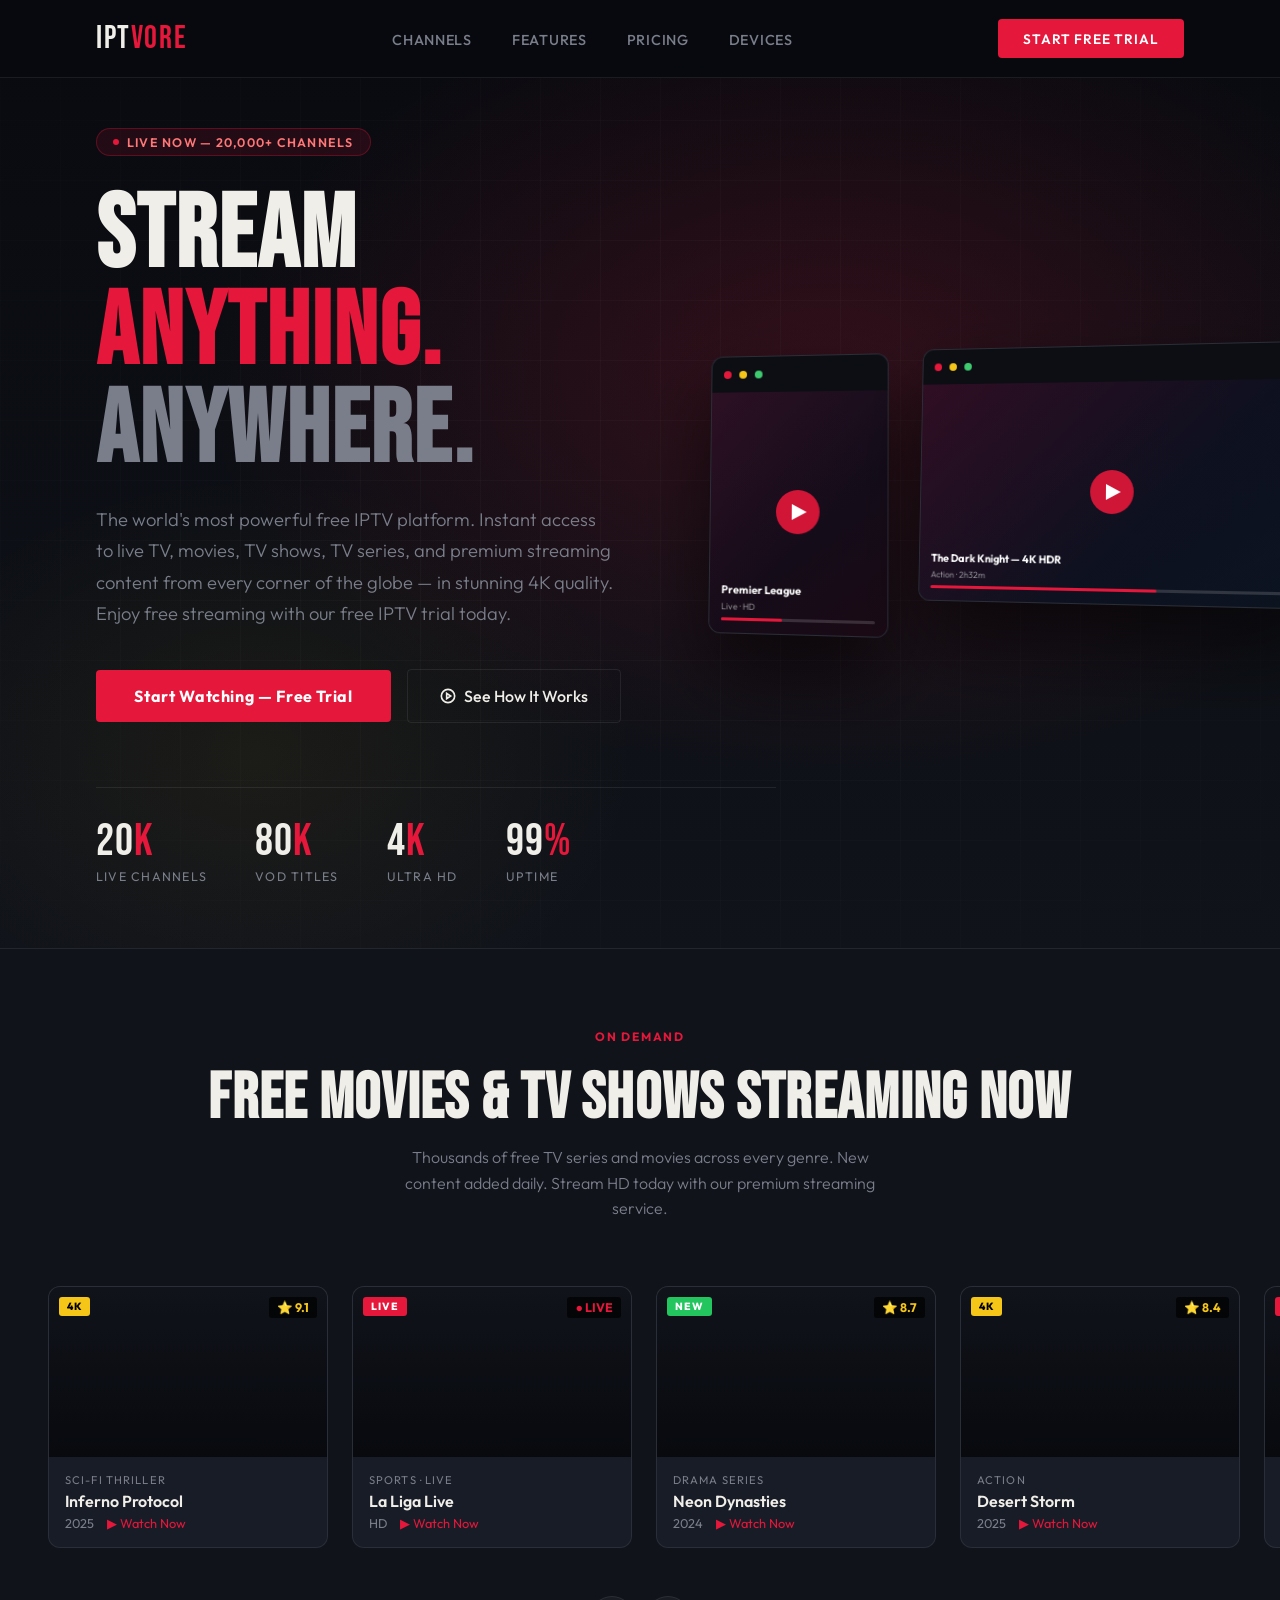
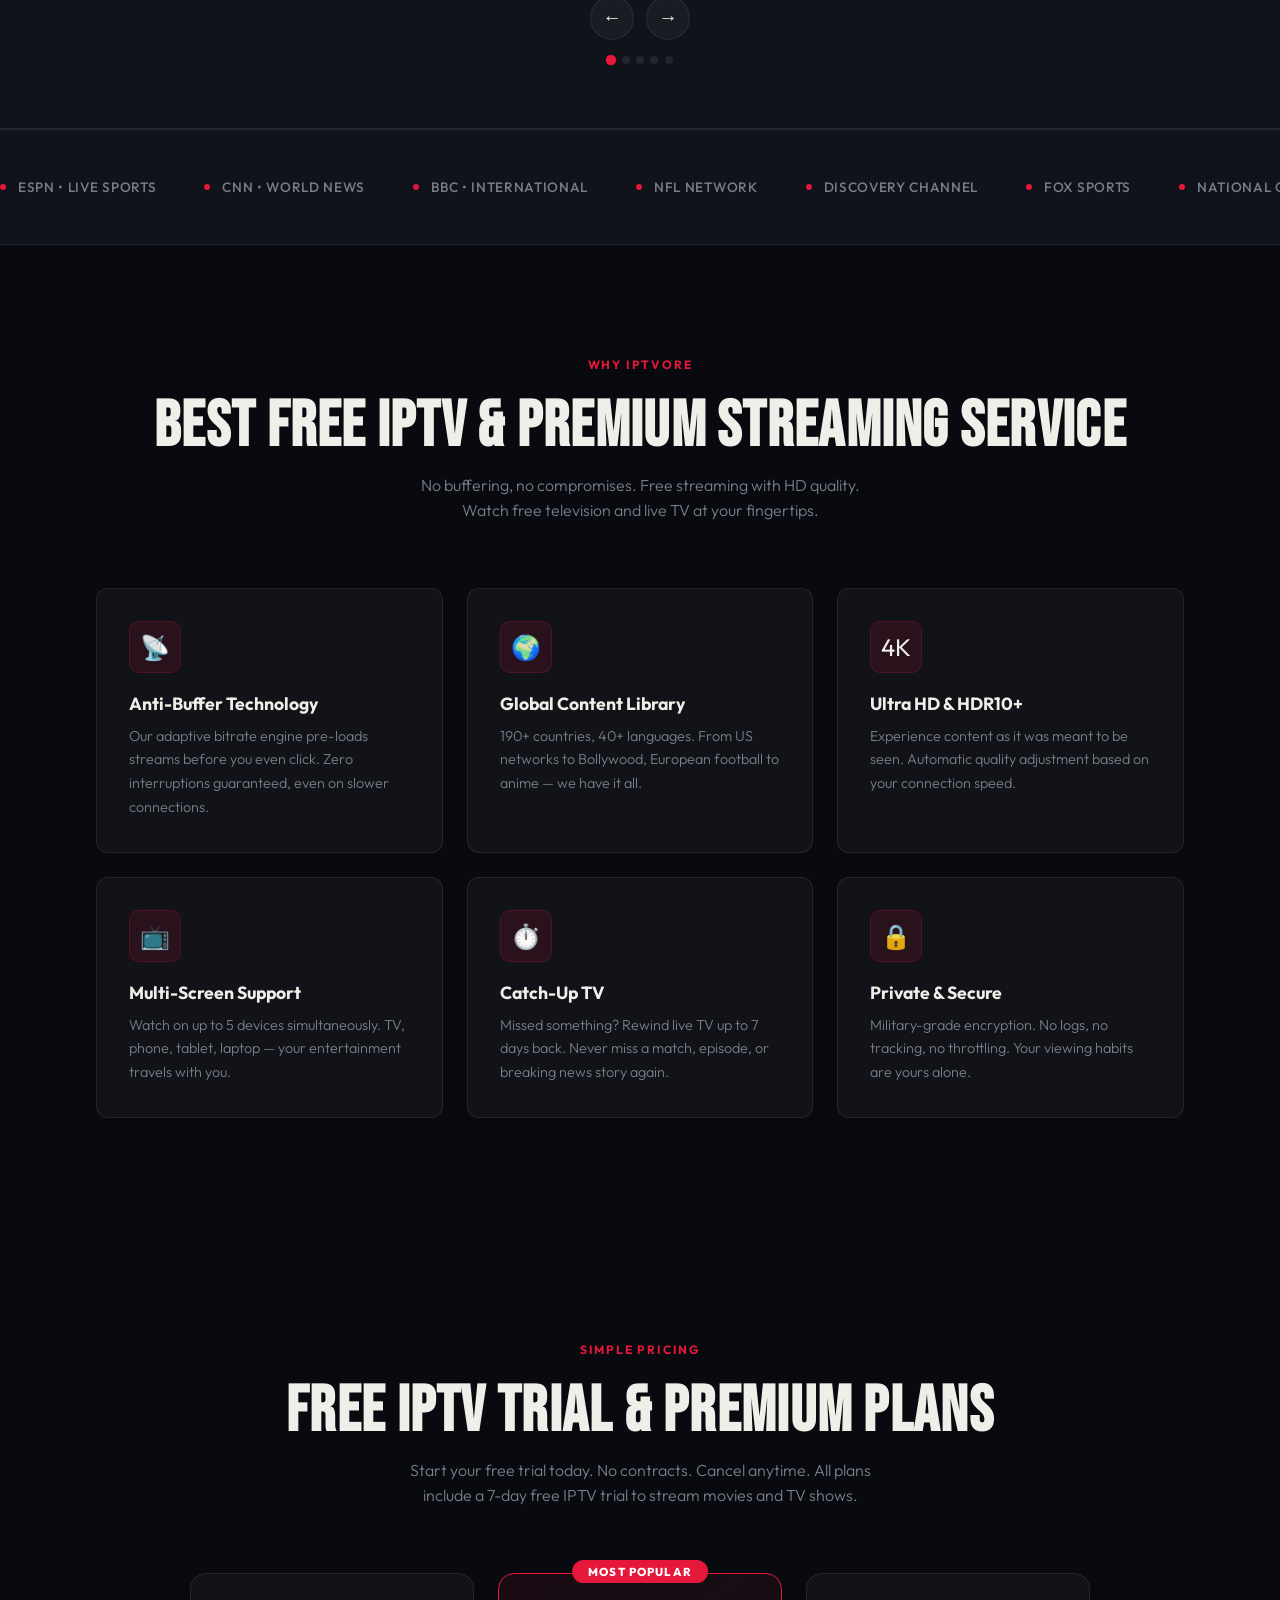
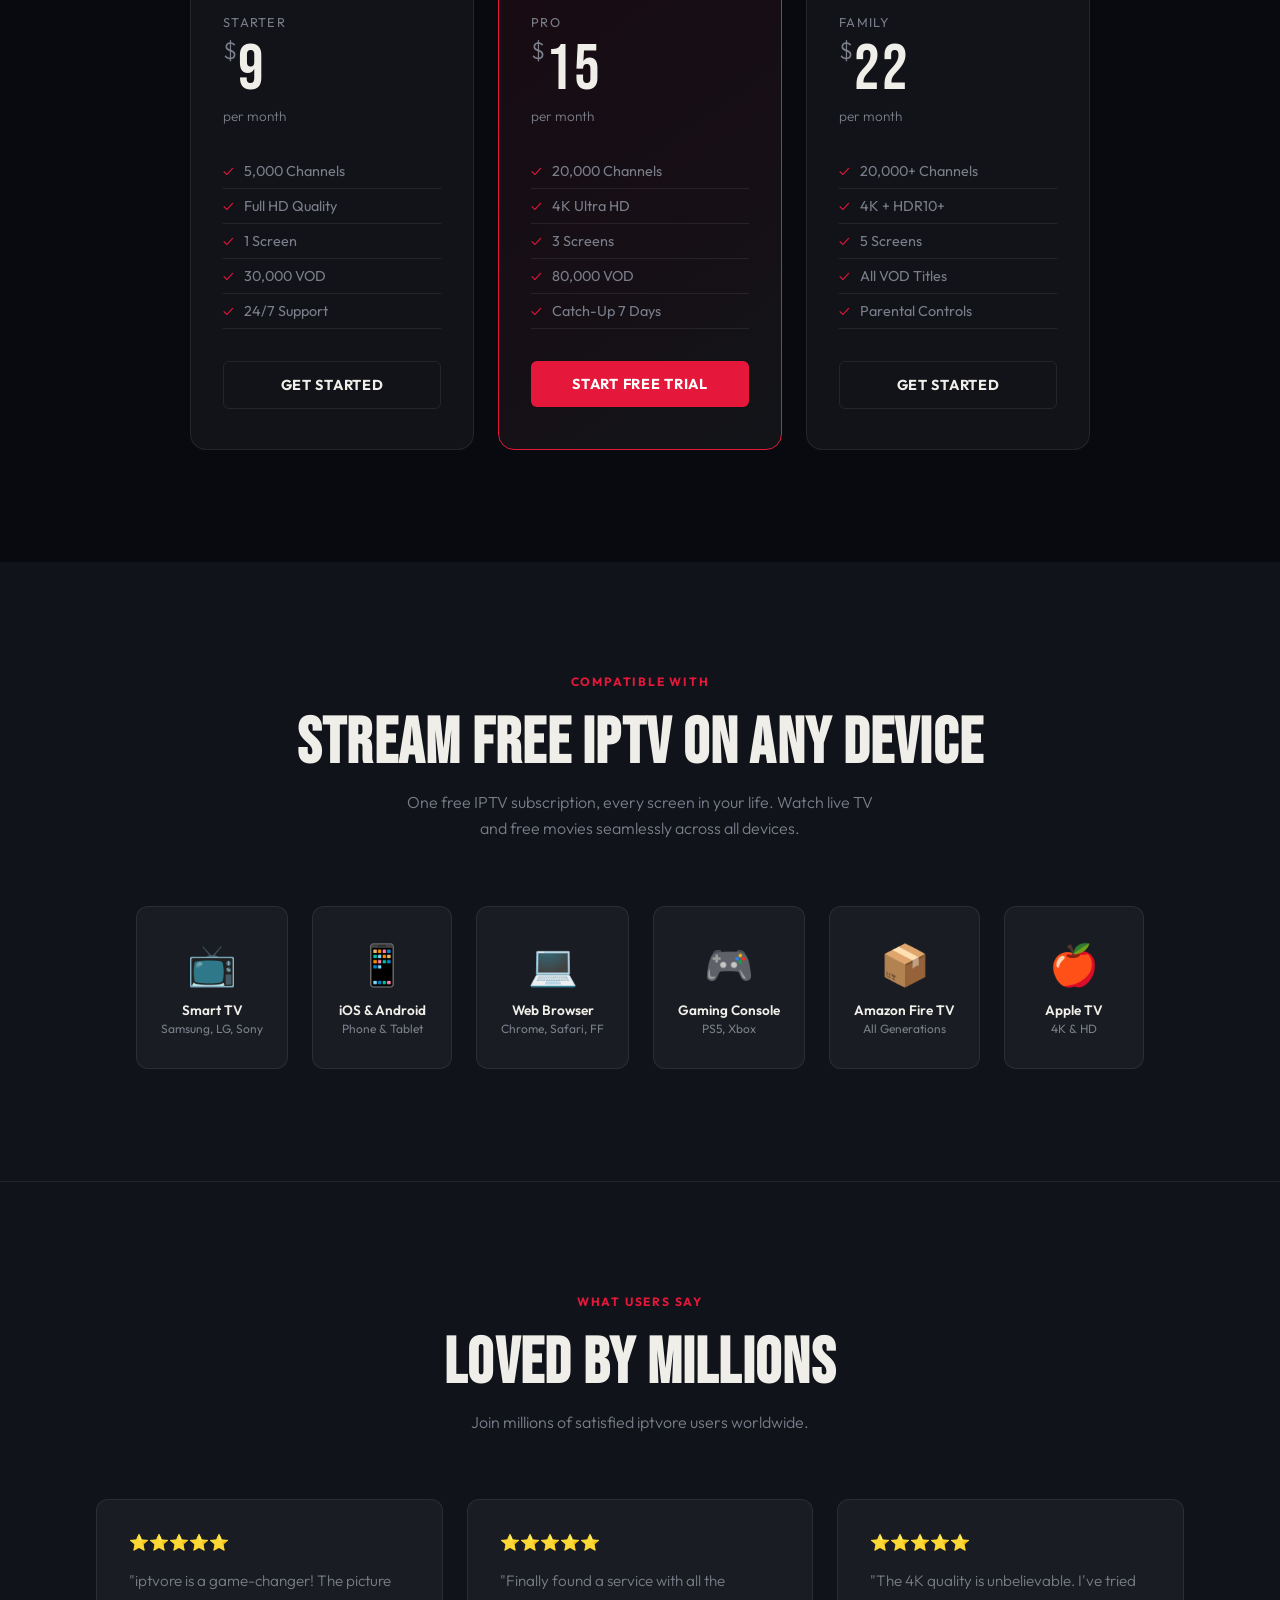
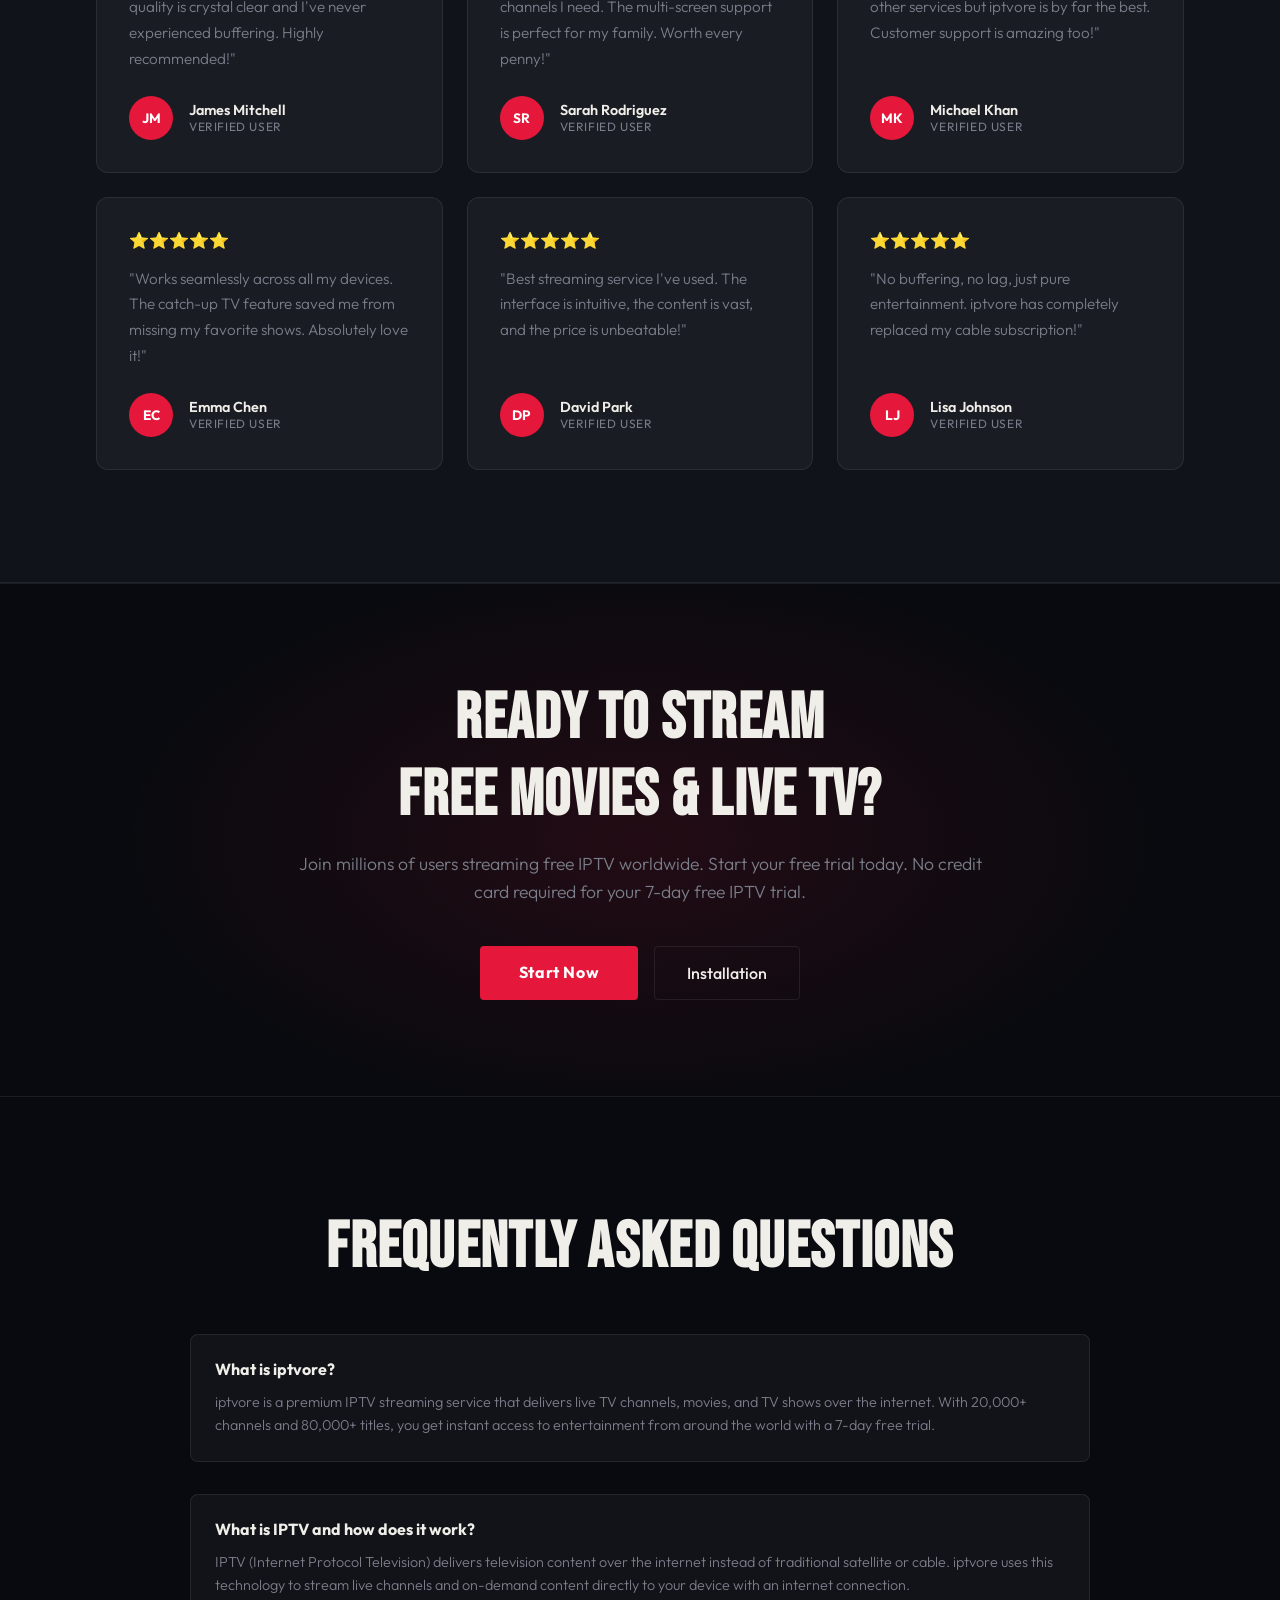
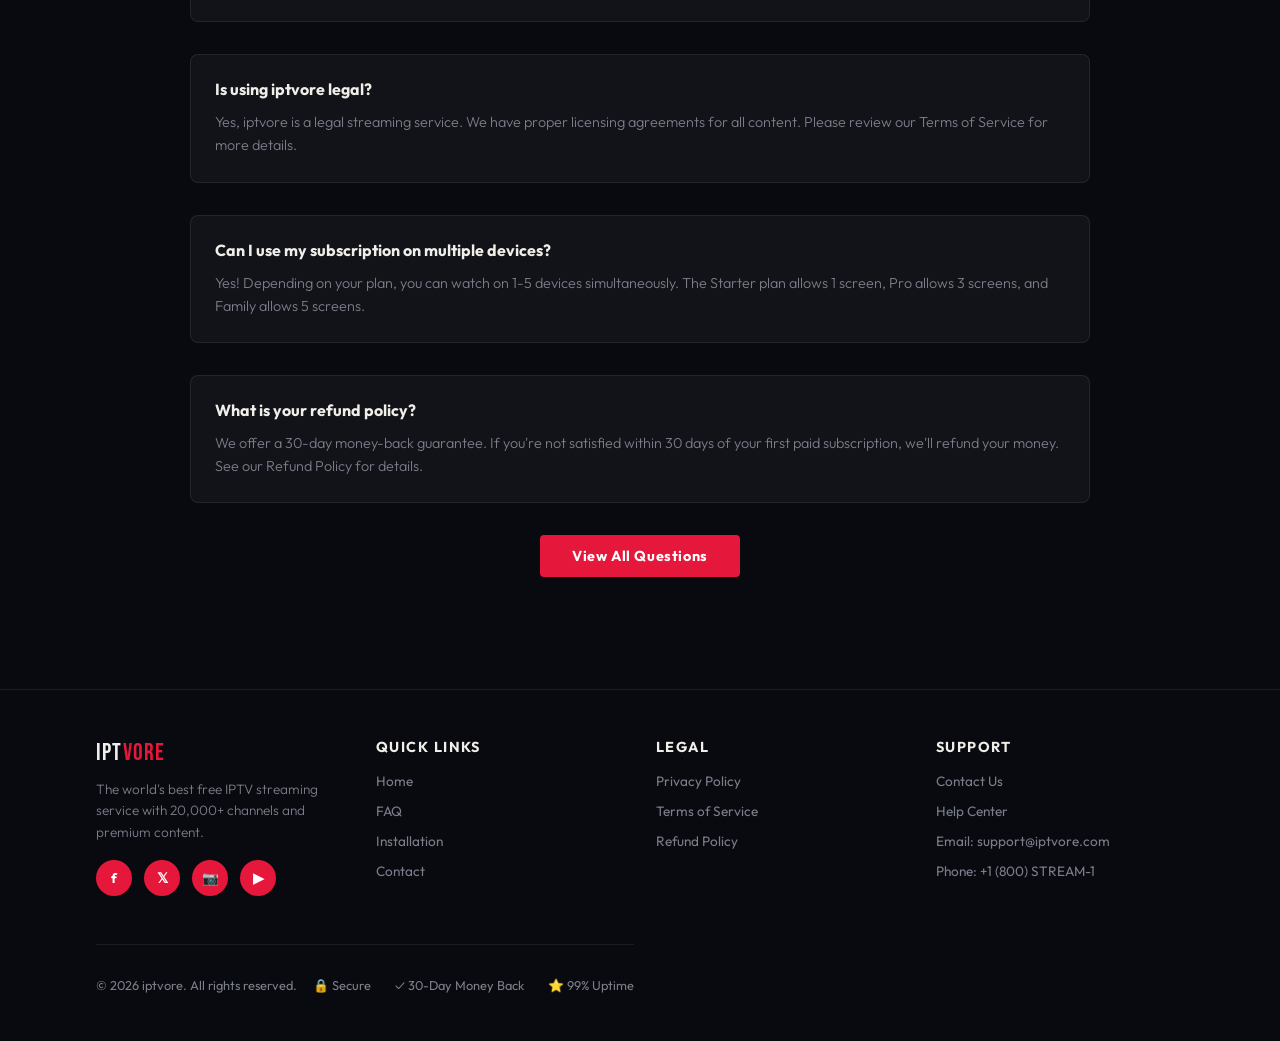
==== commit 2d03f085: "Update index.html change buttons" ====
--- a/index.html
+++ b/index.html
@@ -314,23 +314,13 @@
     <h2>READY TO STREAM<br>FREE MOVIES & LIVE TV?</h2>
     <p>Join millions of users streaming free IPTV worldwide. Start your free trial today. No credit card required for your 7-day free IPTV trial.</p>
     <div class="cta-actions">
-      <a href="#pricing" class="btn-primary">Start Free Trial Now</a>
-      <a href="#features" class="btn-ghost">Learn More</a>
-    </div>
-  </div>
-</section>
-
-<!-- NEWSLETTER -->
-<section class="newsletter-section fade-in">
-  <div class="newsletter-container">
-    <h2>Stay Updated</h2>
-    <p>Subscribe to get the latest news, updates, and exclusive offers</p>
-    <form class="newsletter-form" id="newsletterForm">
-      <input type="email" placeholder="Enter your email" required>
-      <button type="submit" class="btn-primary">Subscribe</button>
-    </form>
-  </div>
-</section>
+      <a href="#pricing" class="btn-primary">Start Now</a>
+      <a href="installation.html" class="btn-ghost">Installation</a>
+    </div>
+  </div>
+</section>
+
+
 
 <!-- FAQ SECTION -->
 <section class="faq-section fade-in" id="faq">
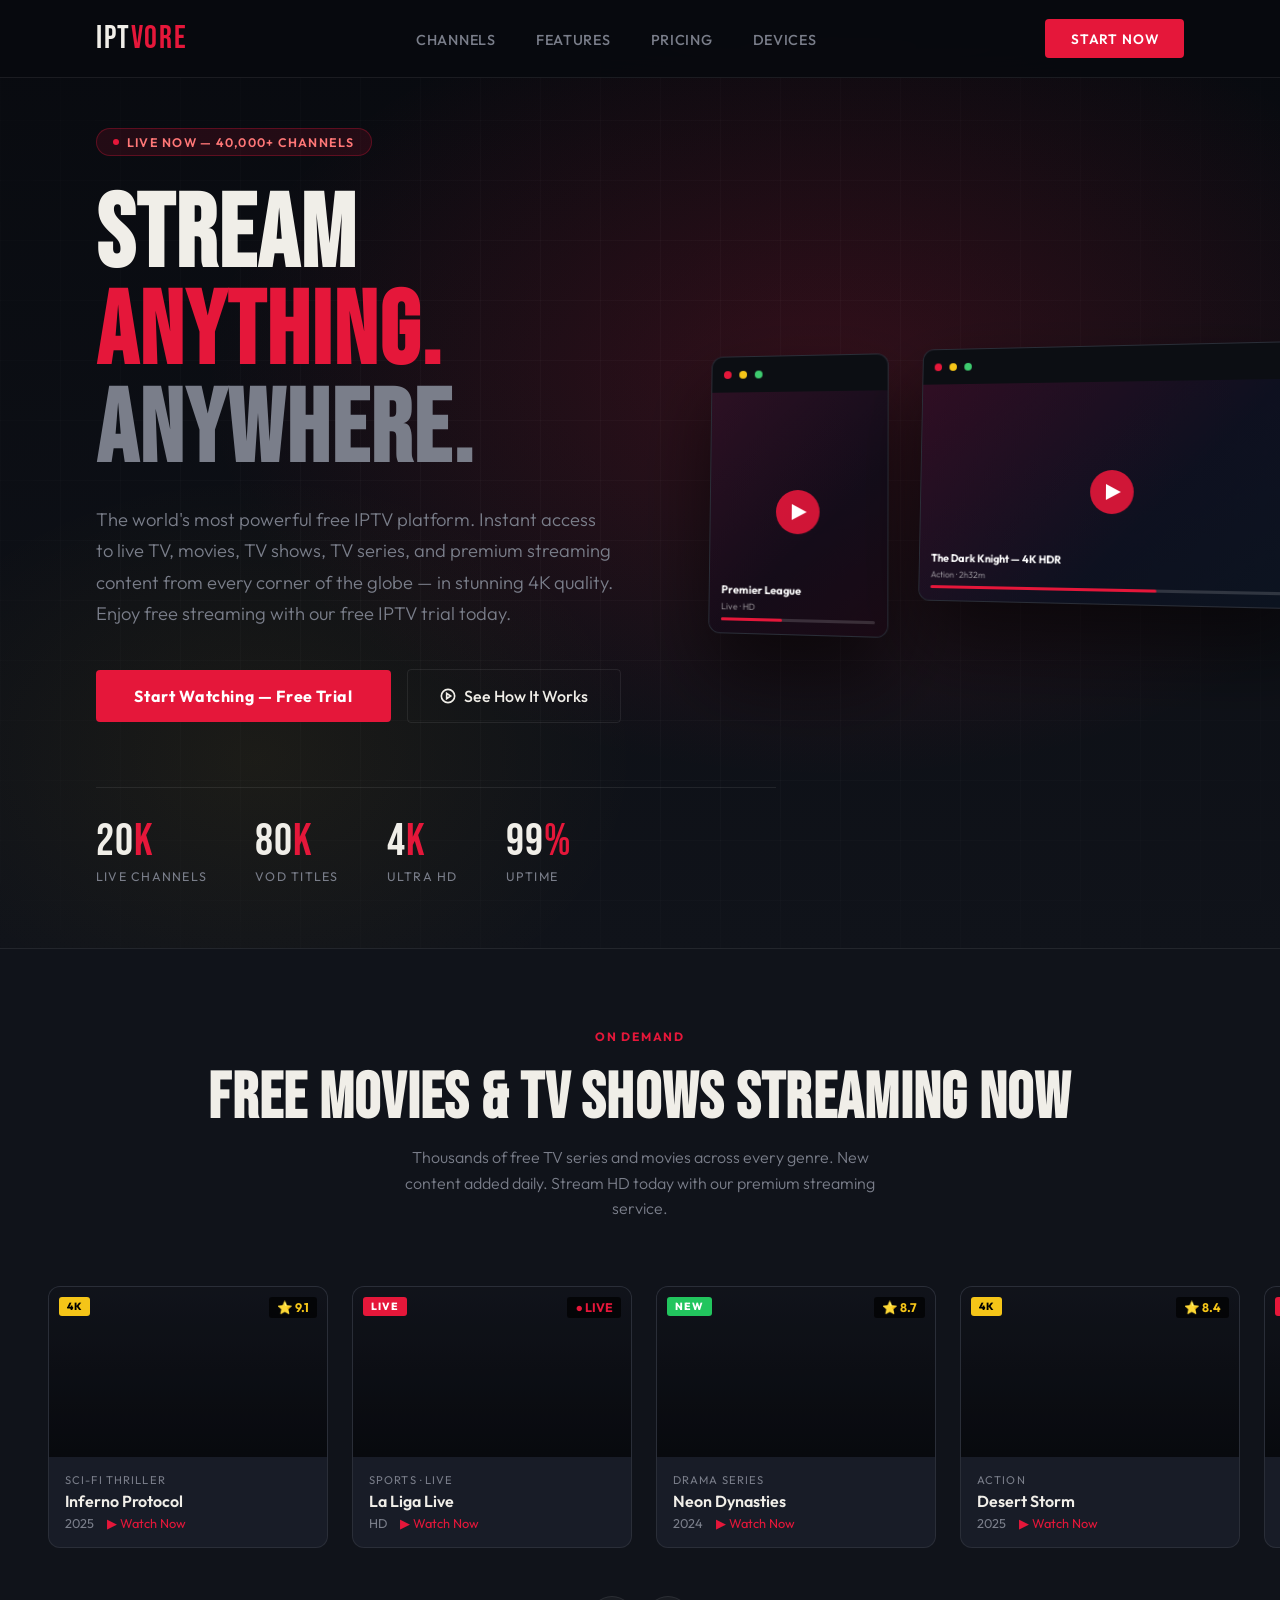
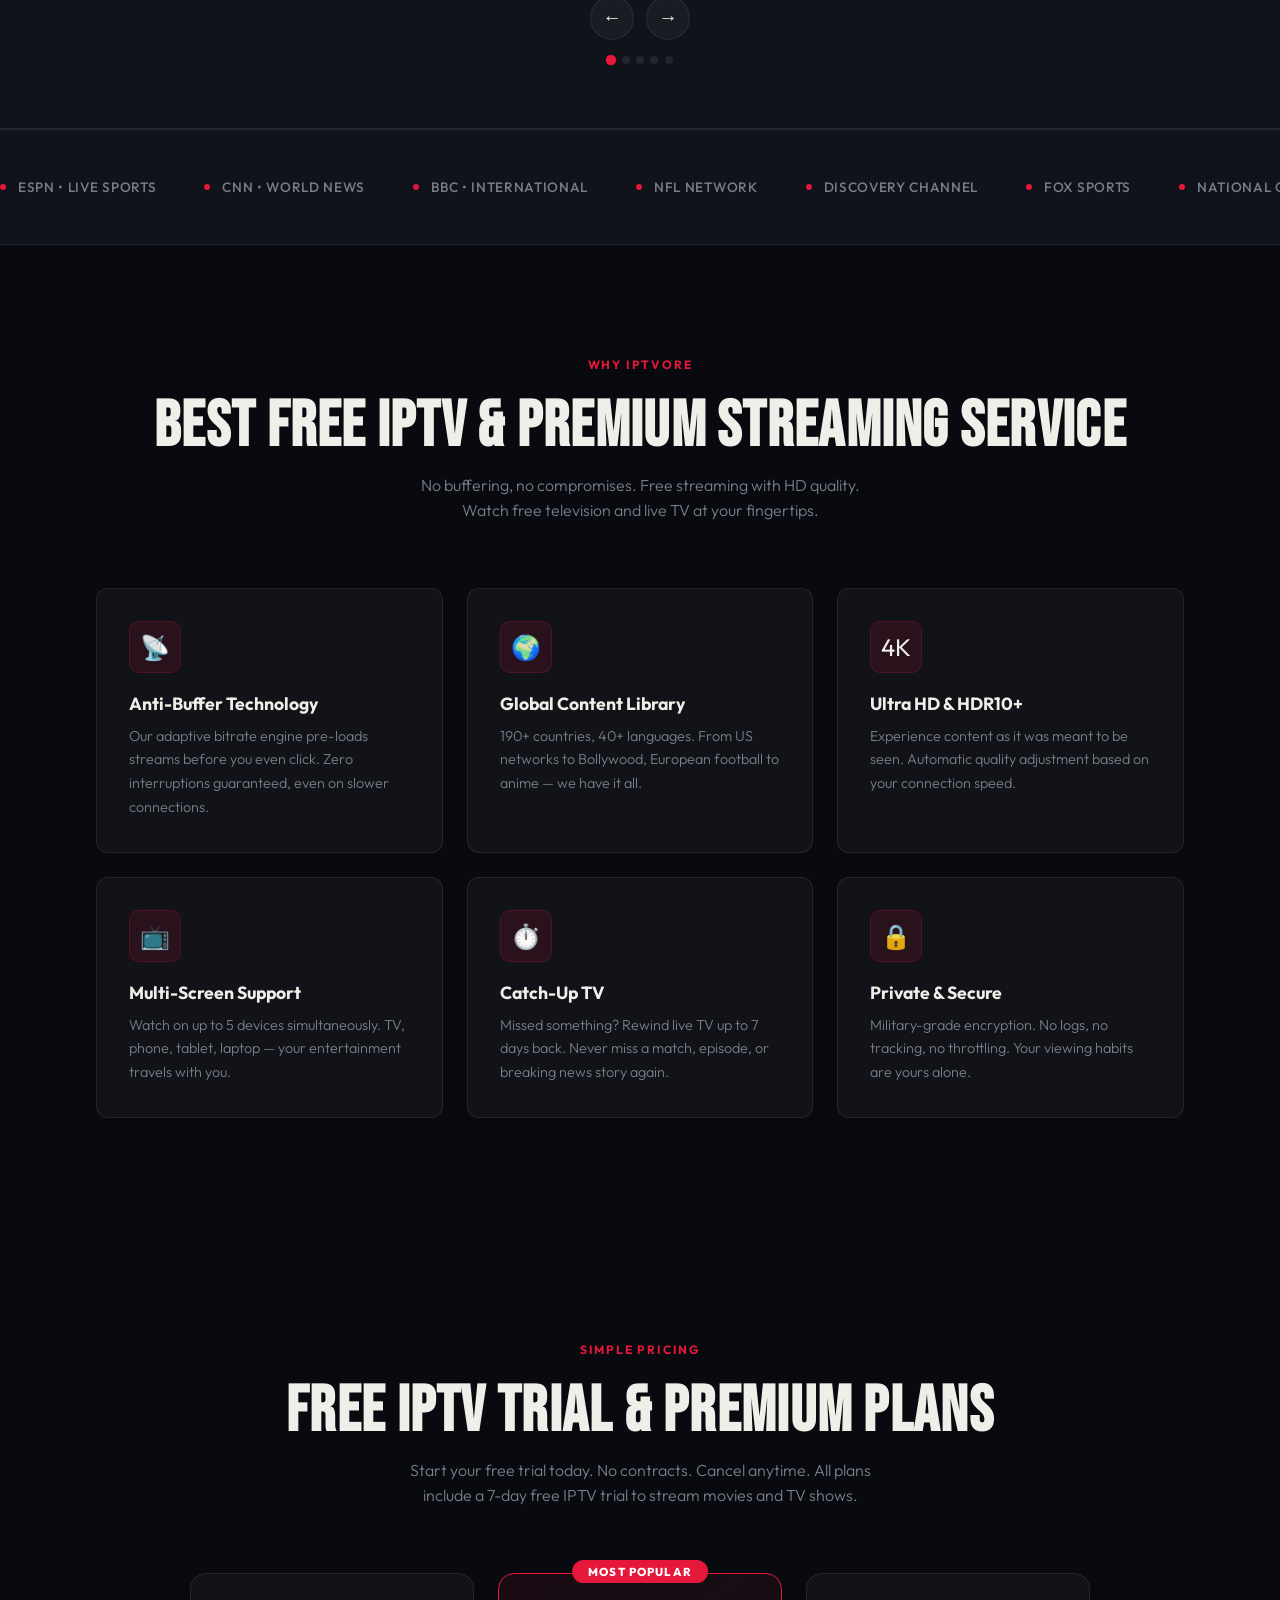
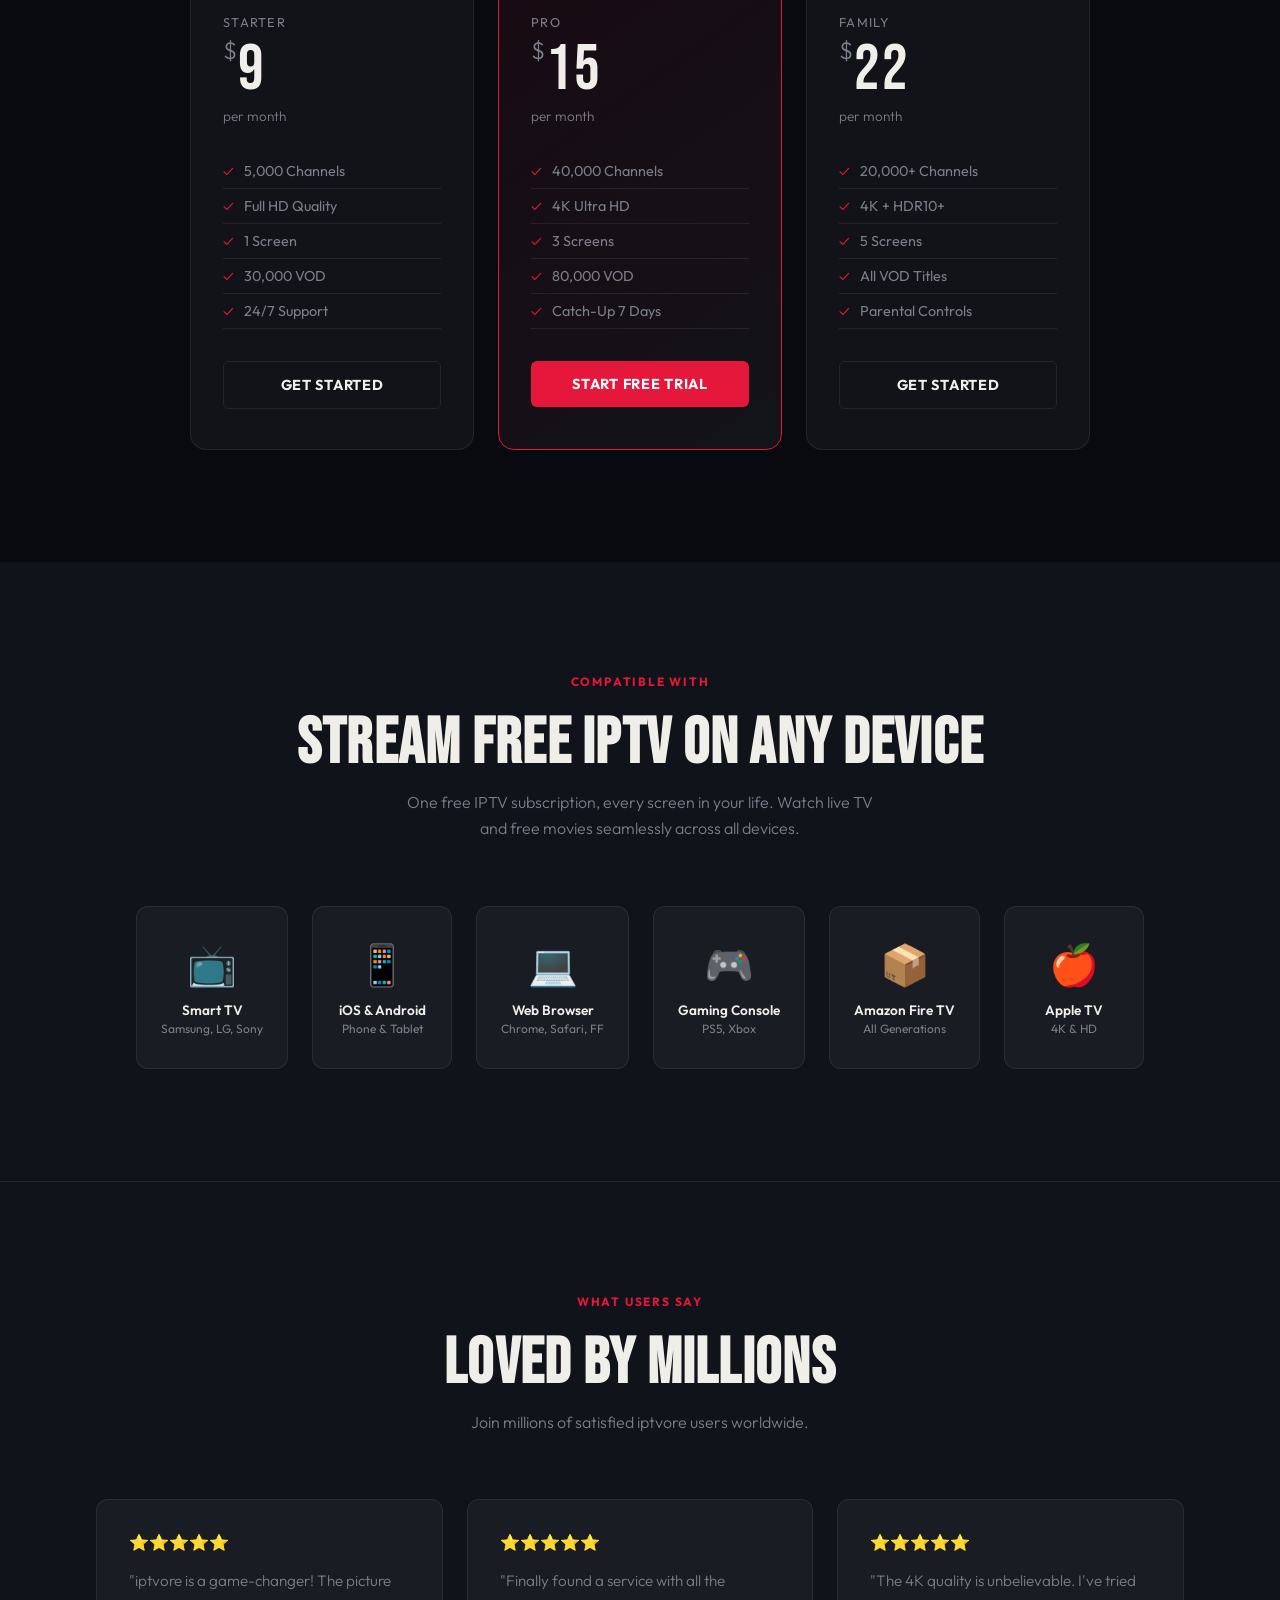
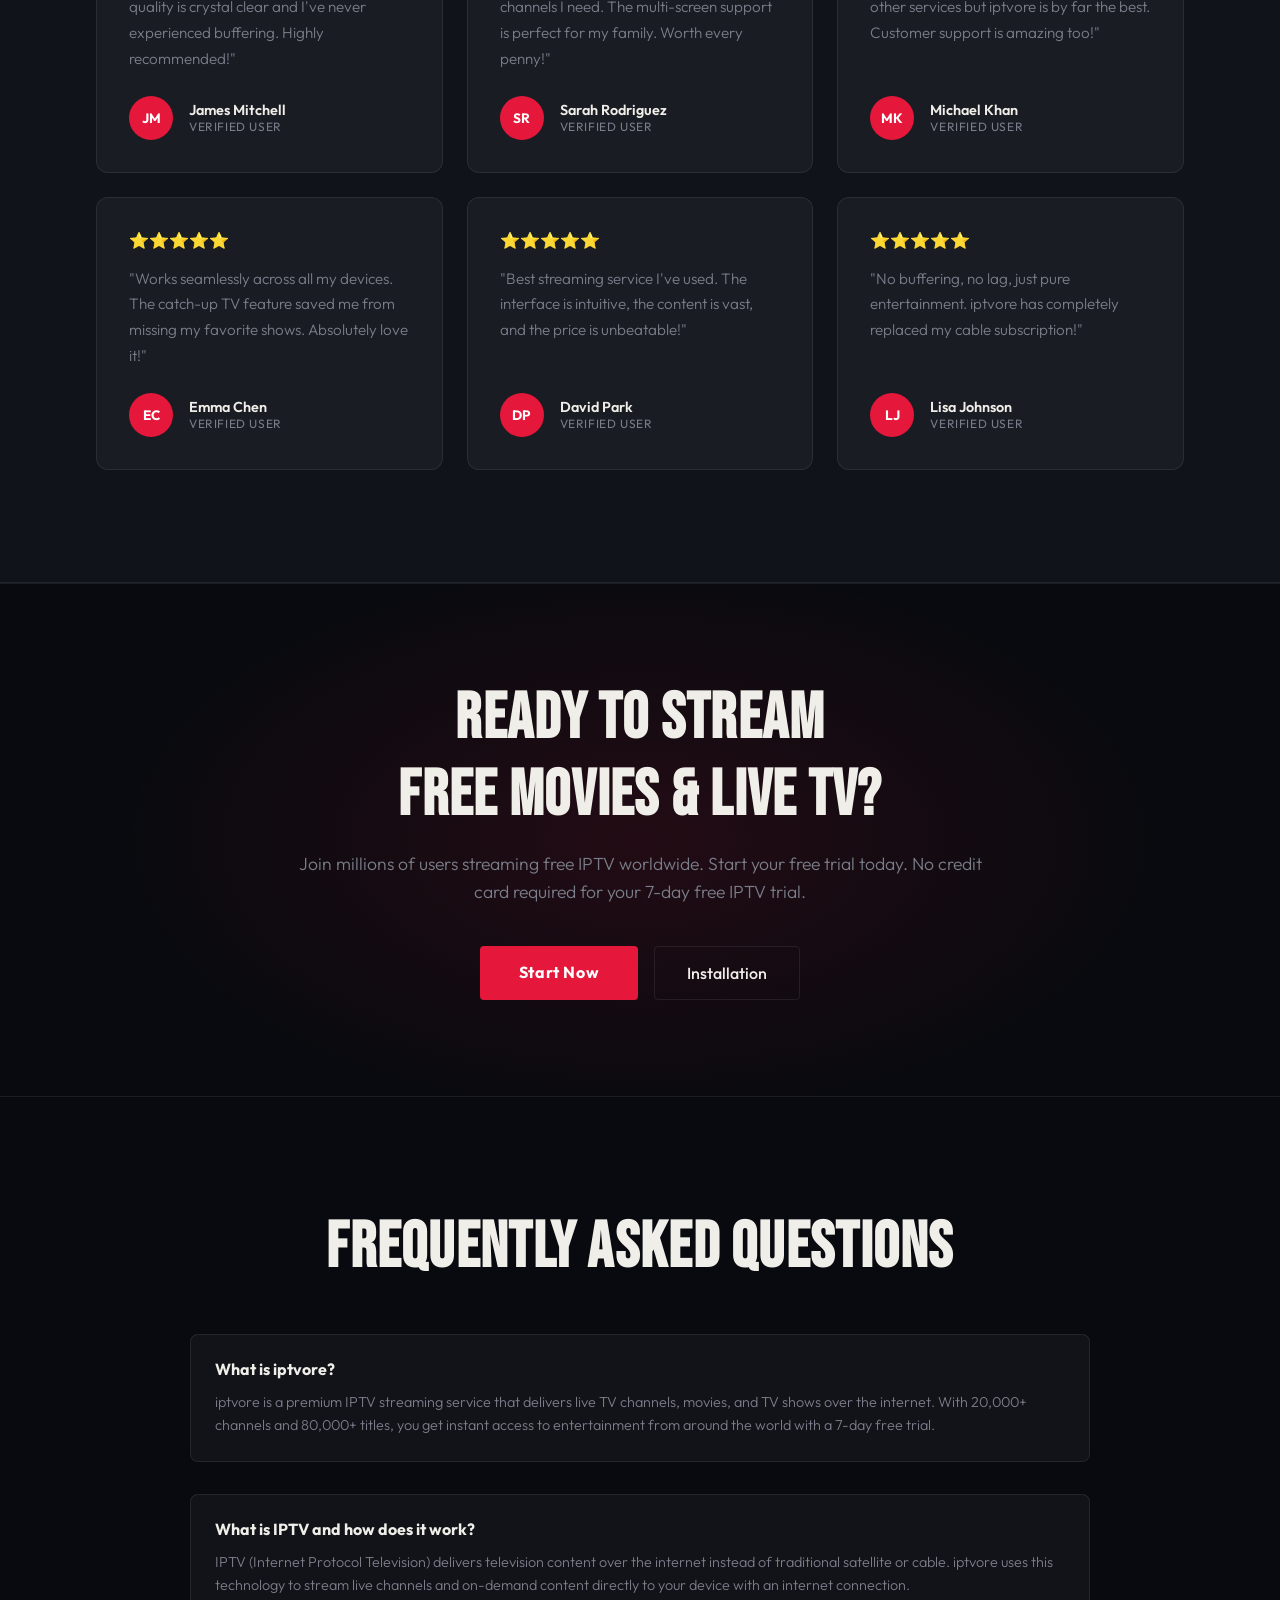
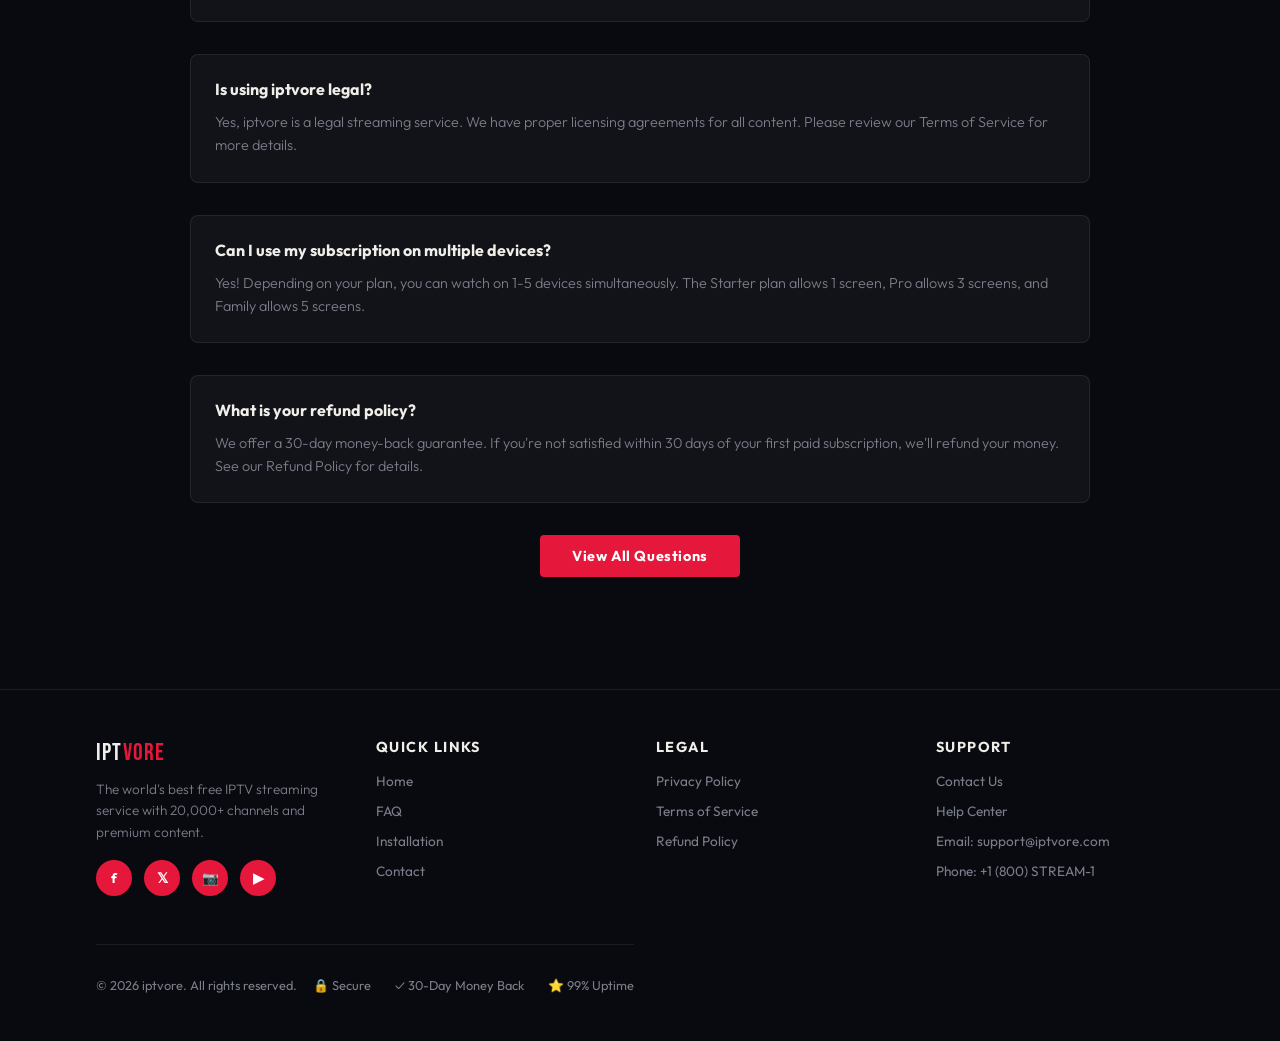
==== commit bb60aade: "Update index.html fixes" ====
--- a/index.html
+++ b/index.html
@@ -12,7 +12,7 @@
 <meta name="twitter:card" content="summary_large_image">
 <meta name="twitter:title" content="iptvore - Free IPTV Streaming">
 <meta name="twitter:description" content="Stream free movies, TV shows, and live TV with iptvore">
-<link rel="canonical" href="https://iptvore.com/index.html">
+<link rel="canonical" href="https://iptvore.site/index.html">
 <title>iptvore — Free IPTV Streaming Service</title>
 <link rel="preconnect" href="https://fonts.googleapis.com">
 <link href="https://fonts.googleapis.com/css2?family=Bebas+Neue&family=Outfit:wght@300;400;500;600;700&display=swap" rel="stylesheet">
@@ -29,7 +29,7 @@
     <li><a href="#pricing">Pricing</a></li>
     <li><a href="#devices">Devices</a></li>
   </ul>
-  <button class="nav-cta">Start Free Trial</button>
+  <button class="nav-cta">Start Now</button>
 </nav>
 
 <!-- HERO -->
@@ -37,7 +37,7 @@
   <div class="hero-bg"></div>
   <div class="hero-grid"></div>
   <div class="hero-content">
-    <div class="hero-badge"><span class="dot"></span>Live Now — 20,000+ Channels</div>
+    <div class="hero-badge"><span class="dot"></span>Live Now — 40,000+ Channels</div>
     <h1>STREAM<br><span class="accent">ANYTHING.</span><br><span class="thin">ANYWHERE.</span></h1>
     <p>The world's most powerful free IPTV platform. Instant access to live TV, movies, TV shows, TV series, and premium streaming content from every corner of the globe — in stunning 4K quality. Enjoy free streaming with our free IPTV trial today.</p>
     <div class="hero-actions">
@@ -194,7 +194,7 @@
       <div class="plan-price"><sup>$</sup>15</div>
       <div class="plan-period">per month</div>
       <ul class="plan-features">
-        <li><span class="check">✓</span> 20,000 Channels</li>
+        <li><span class="check">✓</span> 40,000 Channels</li>
         <li><span class="check">✓</span> 4K Ultra HD</li>
         <li><span class="check">✓</span> 3 Screens</li>
         <li><span class="check">✓</span> 80,000 VOD</li>
